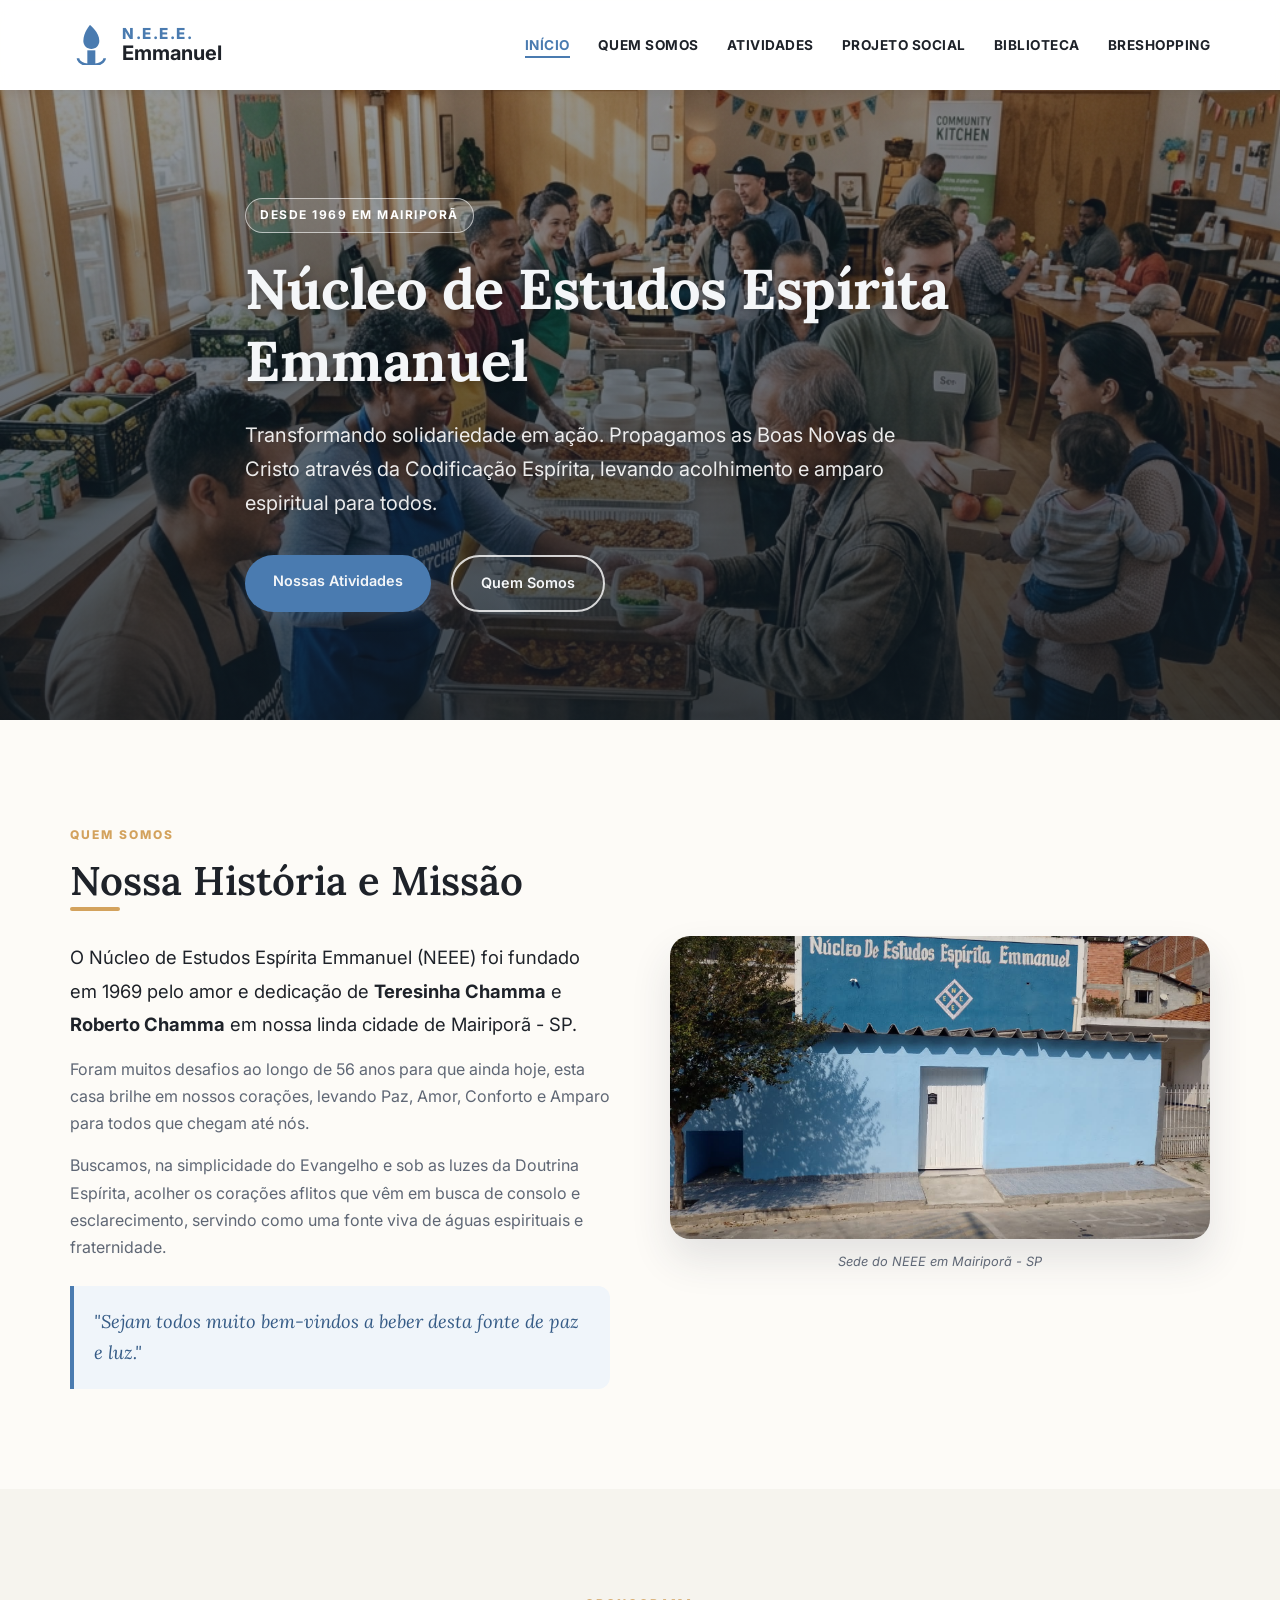
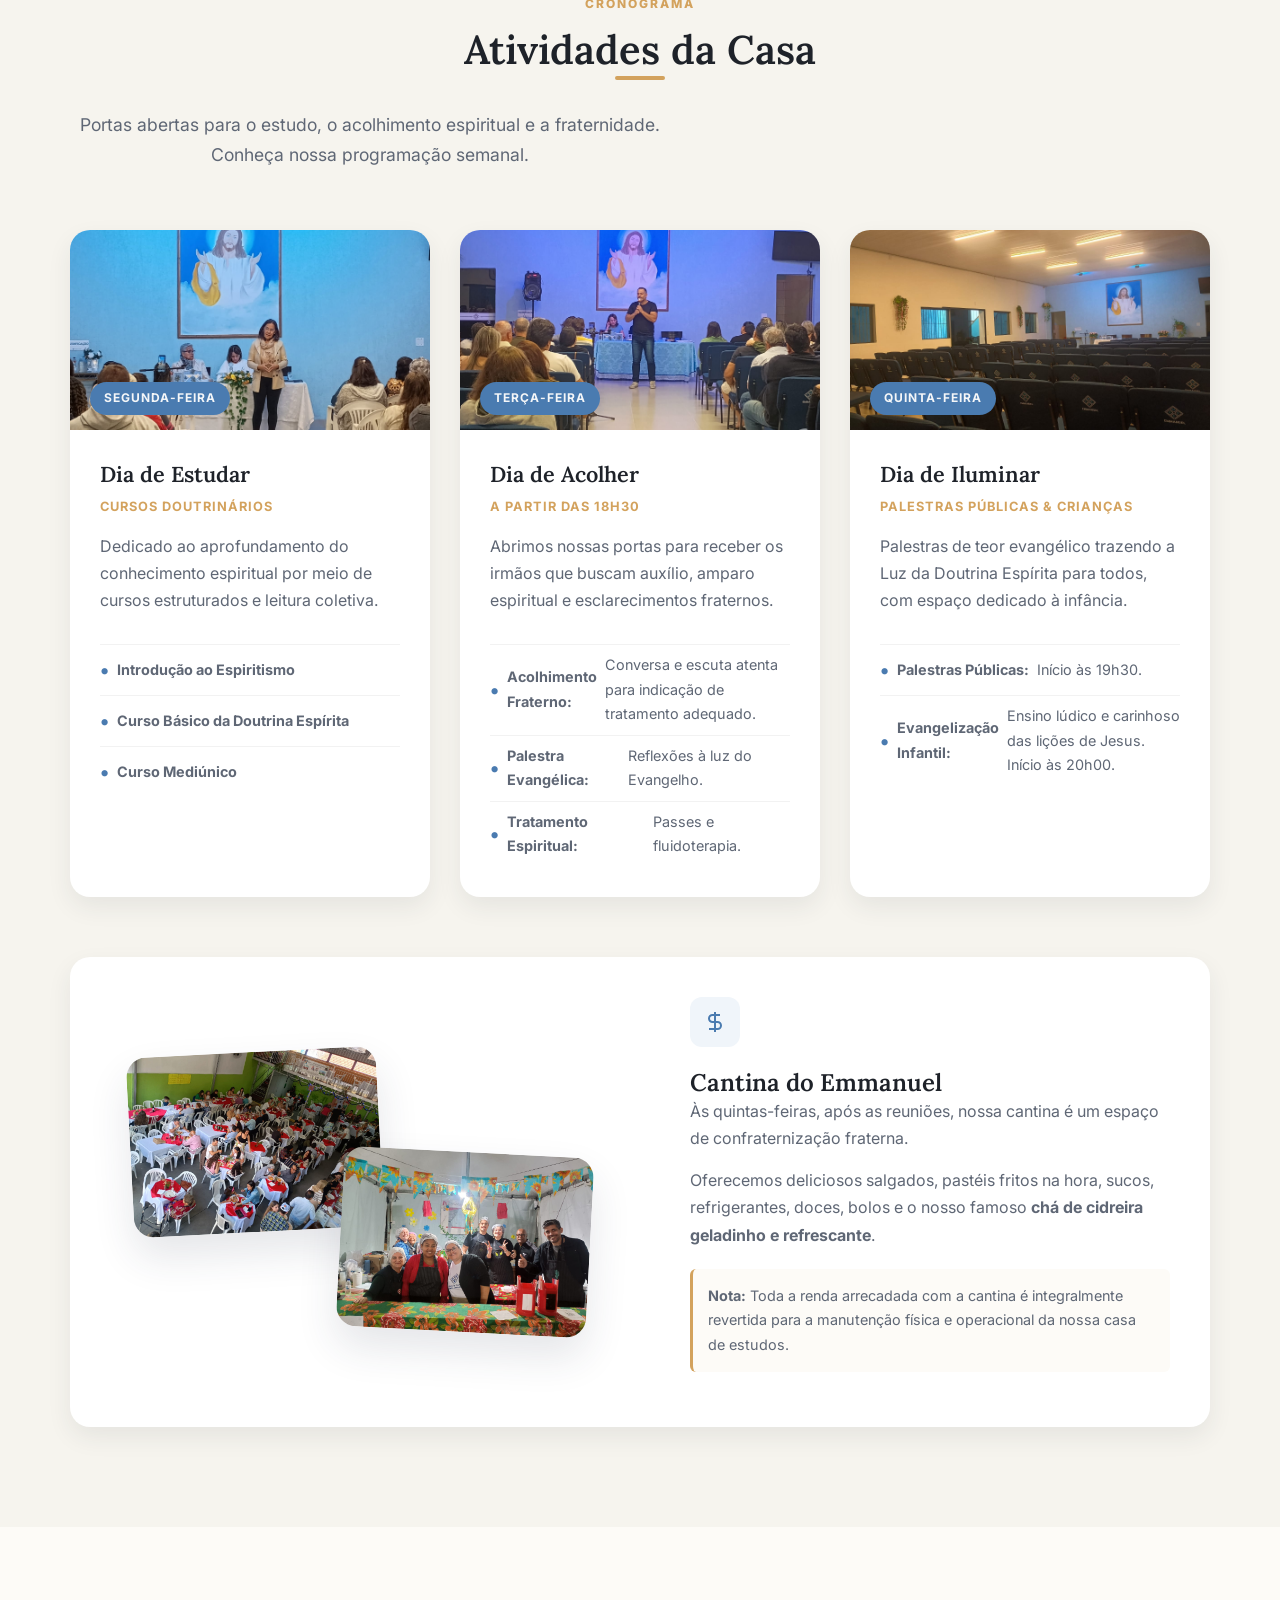
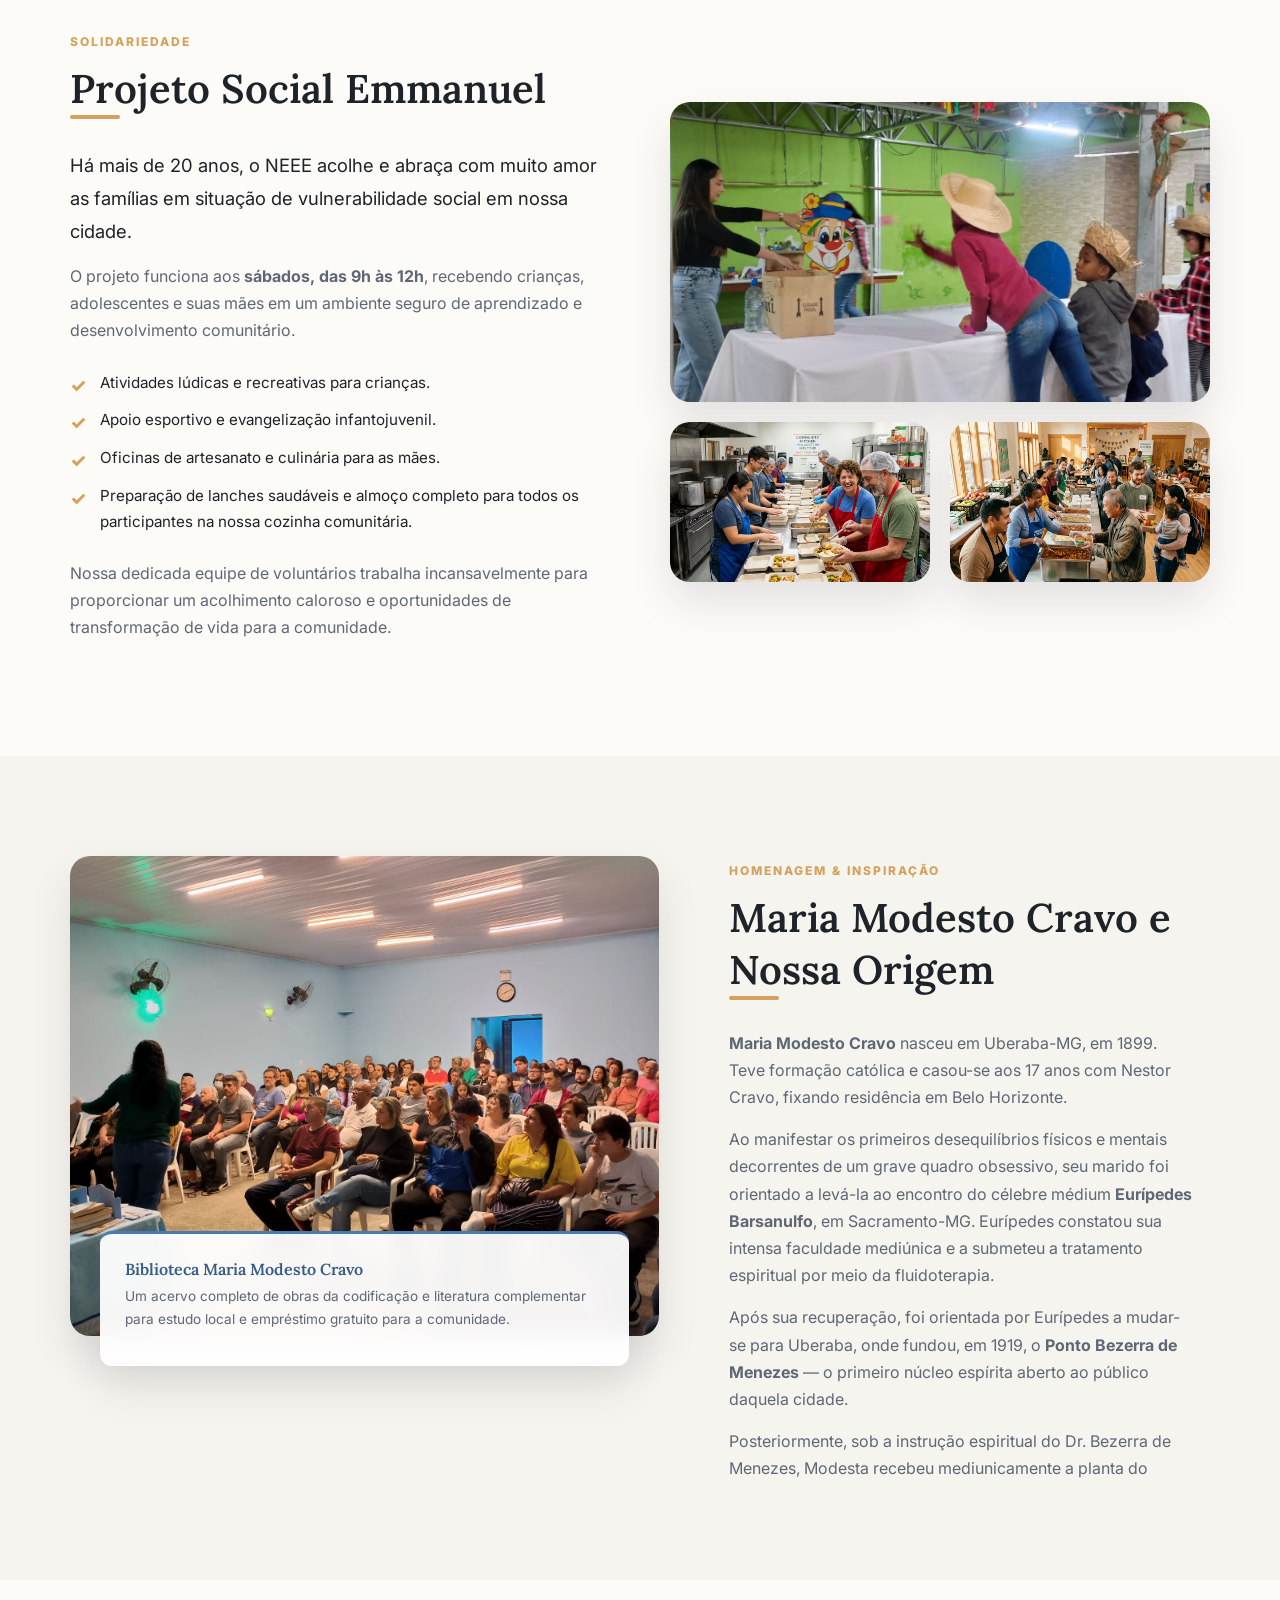
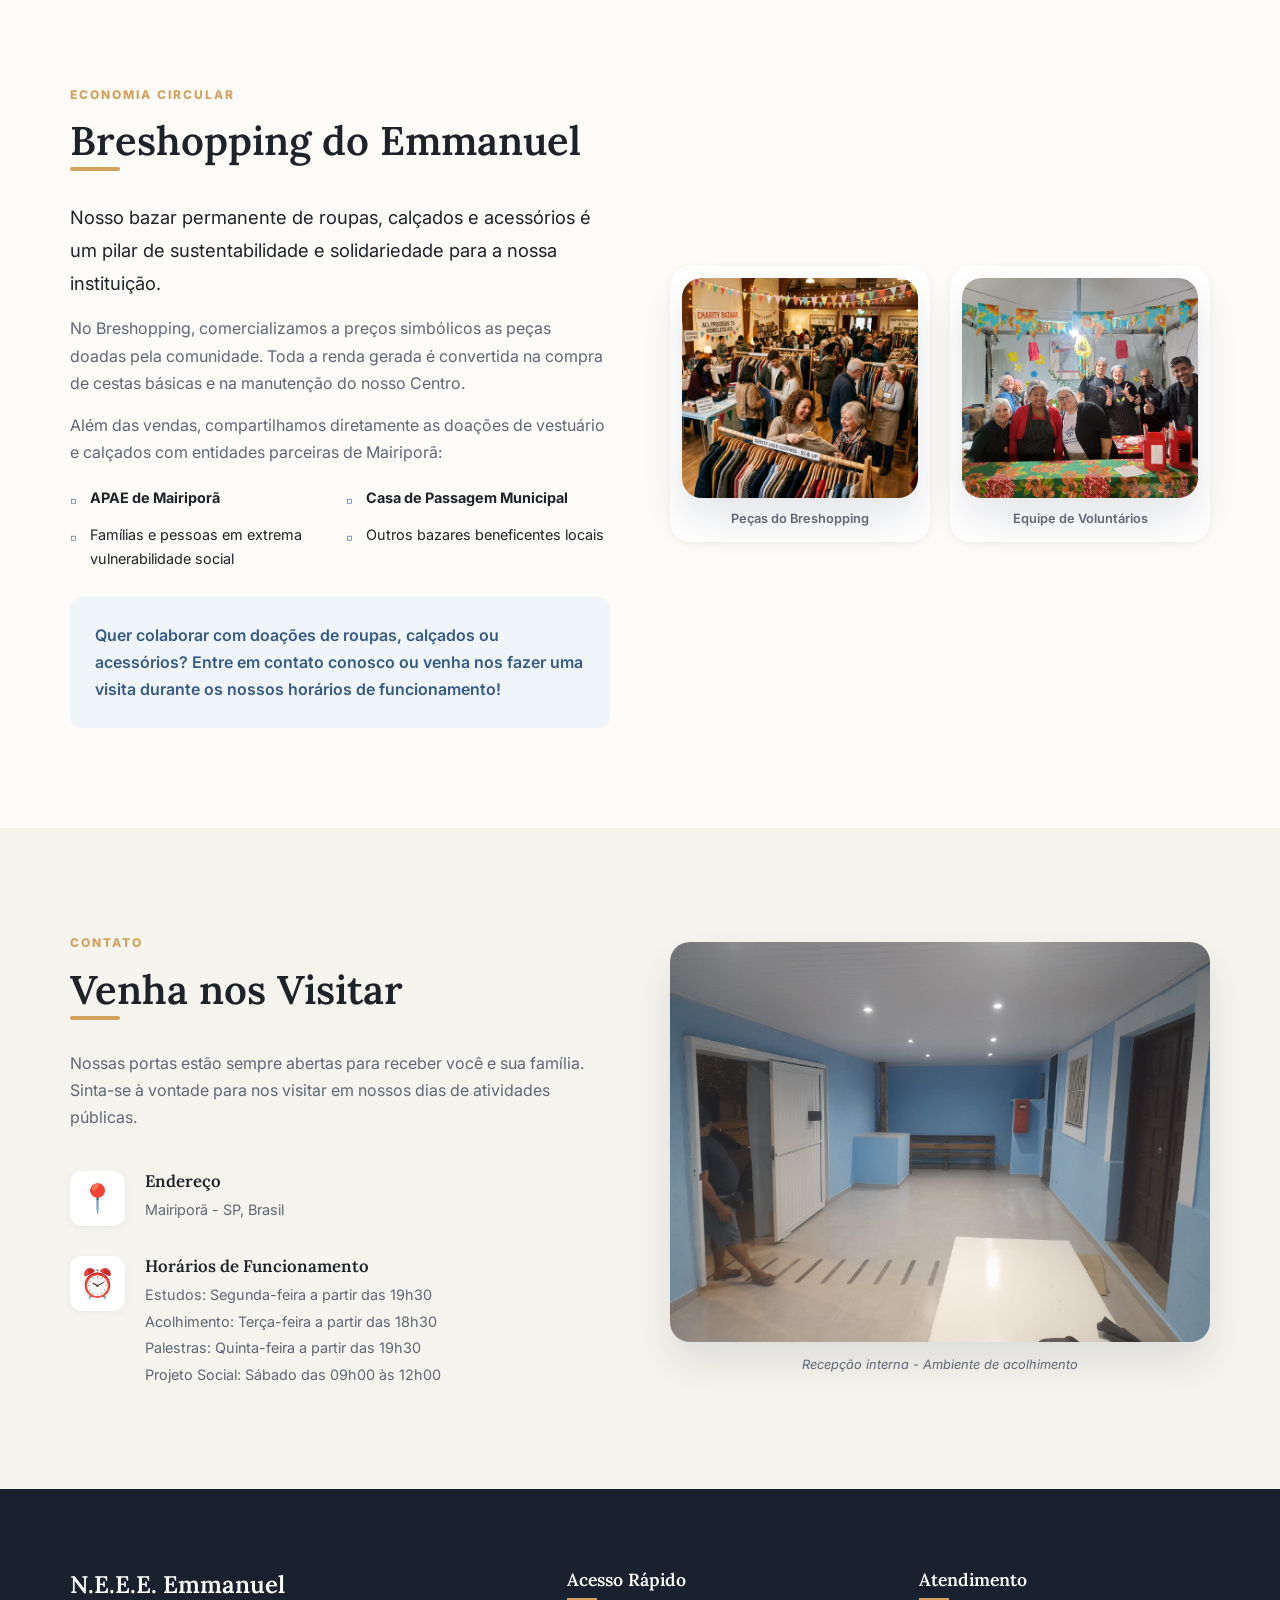
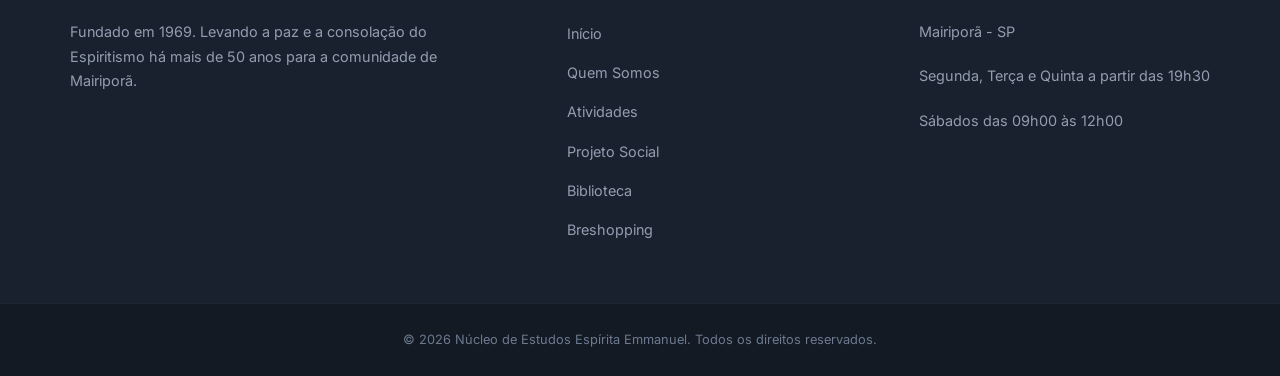
==== index.html @ b20e0b50 "feat: organiza imagens e atualiza caminhos das secoes" ====
<!DOCTYPE html>
<html lang="pt-BR">
<head>
    <meta charset="UTF-8">
    <meta name="viewport" content="width=device-width, initial-scale=1.0">
    <title>Núcleo de Estudos Espírita Emmanuel - NEEE Mairiporã</title>
    <meta name="description" content="Instituição filantrópica dedicada a propagar a doutrina espírita, o amparo espiritual e a caridade em Mairiporã - SP. Fundada em 1969.">
    
    
    <link rel="preconnect" href="https://fonts.googleapis.com">
    <link rel="preconnect" href="https://fonts.gstatic.com" crossorigin>
    <link href="https://fonts.googleapis.com/css2?family=Inter:wght@300;400;500;600;700;800&family=Lora:ital,wght@0,400;0,500;0,600;0,700;1,400&display=swap" rel="stylesheet">
    
    
    <link rel="stylesheet" href="style.css">
</head>
<body>
    
    <header class="header" id="nav-header">
        <div class="container header-container">
            <div class="logo">
                <svg width="40" height="40" viewBox="0 0 24 30" fill="none" xmlns="http://www.w3.org/2000/svg">
                    <path d="M12 0C12 0 7 5.37258 7 12C7 15.3137 9.68629 18 13 18C16.3137 18 19 15.3137 19 12C19 5.37258 12 0 12 0Z" fill="var(--primary-color)"/>
                    <rect x="10" y="19" width="6" height="11" fill="var(--primary-color)"/>
                    <path d="M3 25C3 25 3 30 13 30C23 30 23 25 23 25" stroke="var(--primary-color)" stroke-width="2"/>
                </svg>
                <div class="logo-text">
                    <span class="logo-ce">N.E.E.E.</span>
                    <span class="logo-name">Emmanuel</span>
                </div>
            </div>
            
            
            <button class="menu-toggle" id="menu-toggle-btn" aria-label="Abrir Menu">
                <span></span>
                <span></span>
                <span></span>
            </button>
            
            <nav class="nav-menu" id="navigation-menu">
                <ul>
                    <li><a href="#inicio" class="nav-link active">Início</a></li>
                    <li><a href="#sobre" class="nav-link">Quem Somos</a></li>
                    <li><a href="#atividades" class="nav-link">Atividades</a></li>
                    <li><a href="#projeto-social" class="nav-link">Projeto Social</a></li>
                    <li><a href="#biblioteca" class="nav-link">Biblioteca</a></li>
                    <li><a href="#breshopping" class="nav-link">Breshopping</a></li>
                </ul>
            </nav>
        </div>
    </header>

    
    <section class="hero" id="inicio">
        <div class="hero-overlay"></div>
        <div class="container hero-content">
            <span class="hero-tag">Desde 1969 em Mairiporã</span>
            <h1>Núcleo de Estudos Espírita Emmanuel</h1>
            <p>Transformando solidariedade em ação. Propagamos as Boas Novas de Cristo através da Codificação Espírita, levando acolhimento e amparo espiritual para todos.</p>
            <div class="hero-buttons">
                <a href="#atividades" class="btn btn-primary">Nossas Atividades</a>
                <a href="#sobre" class="btn btn-outline">Quem Somos</a>
            </div>
        </div>
    </section>

    
    <main>
        
        
        <section class="section-container about-section" id="sobre">
            <div class="container grid-2">
                <div class="about-info">
                    <span class="section-tag">Quem Somos</span>
                    <h2>Nossa História e Missão</h2>
                    <div class="divider"></div>
                    <p class="lead-text">
                        O Núcleo de Estudos Espírita Emmanuel (NEEE) foi fundado em 1969 pelo amor e dedicação de <strong>Teresinha Chamma</strong> e <strong>Roberto Chamma</strong> em nossa linda cidade de Mairiporã - SP.
                    </p>
                    <p>
                        Foram muitos desafios ao longo de 56 anos para que ainda hoje, esta casa brilhe em nossos corações, levando Paz, Amor, Conforto e Amparo para todos que chegam até nós.
                    </p>
                    <p>
                        Buscamos, na simplicidade do Evangelho e sob as luzes da Doutrina Espírita, acolher os corações aflitos que vêm em busca de consolo e esclarecimento, servindo como uma fonte viva de águas espirituais e fraternidade.
                    </p>
                    <div class="highlight-quote">
                        <p>"Sejam todos muito bem-vindos a beber desta fonte de paz e luz."</p>
                    </div>
                </div>
                <div class="about-image-wrapper">
                    <img src="images/sede-fachada.jpg" alt="Fachada do Núcleo de Estudos Espírita Emmanuel em Mairiporã" class="img-responsive rounded-shadow">
                    <div class="image-caption">Sede do NEEE em Mairiporã - SP</div>
                </div>
            </div>
        </section>

        
        <section class="section-container bg-alt" id="atividades">
            <div class="container">
                <div class="section-header text-center">
                    <span class="section-tag">Cronograma</span>
                    <h2>Atividades da Casa</h2>
                    <div class="divider mx-auto"></div>
                    <p class="section-desc">Portas abertas para o estudo, o acolhimento espiritual e a fraternidade. Conheça nossa programação semanal.</p>
                </div>
                
                <div class="activities-grid">
                    
                    
                    <div class="activity-card">
                        <div class="card-image-container">
                            <img src="images/estudos-doutrinarios.jpg" alt="Reunião de Estudos Doutrinários">
                            <div class="day-badge">Segunda-feira</div>
                        </div>
                        <div class="card-details">
                            <h3>Dia de Estudar</h3>
                            <p class="card-subtitle">Cursos Doutrinários</p>
                            <p>Dedicado ao aprofundamento do conhecimento espiritual por meio de cursos estruturados e leitura coletiva.</p>
                            <ul class="activities-list">
                                <li><strong>Introdução ao Espiritismo</strong></li>
                                <li><strong>Curso Básico da Doutrina Espírita</strong></li>
                                <li><strong>Curso Mediúnico</strong></li>
                            </ul>
                        </div>
                    </div>

                    
                    <div class="activity-card">
                        <div class="card-image-container">
                            <img src="images/palestra-acolhimento.jpg" alt="Palestra Pública e Atendimento">
                            <div class="day-badge">Terça-feira</div>
                        </div>
                        <div class="card-details">
                            <h3>Dia de Acolher</h3>
                            <p class="card-subtitle">A partir das 18h30</p>
                            <p>Abrimos nossas portas para receber os irmãos que buscam auxílio, amparo espiritual e esclarecimentos fraternos.</p>
                            <ul class="activities-list">
                                <li><strong>Acolhimento Fraterno:</strong> Conversa e escuta atenta para indicação de tratamento adequado.</li>
                                <li><strong>Palestra Evangélica:</strong> Reflexões à luz do Evangelho.</li>
                                <li><strong>Tratamento Espiritual:</strong> Passes e fluidoterapia.</li>
                            </ul>
                        </div>
                    </div>

                    
                    <div class="activity-card">
                        <div class="card-image-container">
                            <img src="images/auditorio-principal.jpg" alt="Auditório Principal Emmanuel">
                            <div class="day-badge">Quinta-feira</div>
                        </div>
                        <div class="card-details">
                            <h3>Dia de Iluminar</h3>
                            <p class="card-subtitle">Palestras Públicas & Crianças</p>
                            <p>Palestras de teor evangélico trazendo a Luz da Doutrina Espírita para todos, com espaço dedicado à infância.</p>
                            <ul class="activities-list">
                                <li><strong>Palestras Públicas:</strong> Início às 19h30.</li>
                                <li><strong>Evangelização Infantil:</strong> Ensino lúdico e carinhoso das lições de Jesus. Início às 20h00.</li>
                            </ul>
                        </div>
                    </div>

                </div>

                
                <div class="cantina-box grid-2 mt-5">
                    <div class="cantina-images">
                        <img src="images/cantina-espaco.jpg" alt="Espaço da Cantina do Emmanuel" class="rounded-shadow cantina-img-1">
                        <img src="images/voluntarias.jpg" alt="Voluntárias na Cantina" class="rounded-shadow cantina-img-2">
                    </div>
                    <div class="cantina-text">
                        <div class="icon-badge">
                            <svg width="24" height="24" viewBox="0 0 24 24" fill="none" stroke="var(--primary-color)" stroke-width="2">
                                <path d="M12 2v20M17 5H9.5a3.5 3.5 0 0 0 0 7h5a3.5 3.5 0 0 1 0 7H6"/>
                            </svg>
                        </div>
                        <h3>Cantina do Emmanuel</h3>
                        <p>Às quintas-feiras, após as reuniões, nossa cantina é um espaço de confraternização fraterna.</p>
                        <p>Oferecemos deliciosos salgados, pastéis fritos na hora, sucos, refrigerantes, doces, bolos e o nosso famoso <strong>chá de cidreira geladinho e refrescante</strong>.</p>
                        <p class="note-box">
                            <strong>Nota:</strong> Toda a renda arrecadada com a cantina é integralmente revertida para a manutenção física e operacional da nossa casa de estudos.
                        </p>
                    </div>
                </div>

            </div>
        </section>

        
        <section class="section-container" id="projeto-social">
            <div class="container grid-2">
                <div class="social-text">
                    <span class="section-tag">Solidariedade</span>
                    <h2>Projeto Social Emmanuel</h2>
                    <div class="divider"></div>
                    <p class="lead-text">
                        Há mais de 20 anos, o NEEE acolhe e abraça com muito amor as famílias em situação de vulnerabilidade social em nossa cidade.
                    </p>
                    <p>
                        O projeto funciona aos <strong>sábados, das 9h às 12h</strong>, recebendo crianças, adolescentes e suas mães em um ambiente seguro de aprendizado e desenvolvimento comunitário.
                    </p>
                    <ul class="check-list">
                        <li>Atividades lúdicas e recreativas para crianças.</li>
                        <li>Apoio esportivo e evangelização infantojuvenil.</li>
                        <li>Oficinas de artesanato e culinária para as mães.</li>
                        <li>Preparação de lanches saudáveis e almoço completo para todos os participantes na nossa cozinha comunitária.</li>
                    </ul>
                    <p class="mt-3">
                        Nossa dedicada equipe de voluntários trabalha incansavelmente para proporcionar um acolhimento caloroso e oportunidades de transformação de vida para a comunidade.
                    </p>
                </div>
                
                <div class="social-gallery">
                    <div class="gallery-large">
                        <img src="images/projeto-social-criancas.jpg" alt="Crianças em atividades lúdicas do projeto social" class="rounded-shadow img-responsive">
                    </div>
                    <div class="gallery-subgrid">
                        <img src="images/projeto-social-preparo.png" alt="Voluntários preparando marmitas e alimentos" class="rounded-shadow img-responsive">
                        <img src="images/hero-bg.png" alt="Distribuição de refeições no projeto social" class="rounded-shadow img-responsive">
                    </div>
                </div>
            </div>
        </section>

        
        <section class="section-container bg-alt" id="biblioteca">
            <div class="container">
                <div class="grid-2-large">
                    <div class="biblioteca-image-area">
                        <img src="images/biblioteca-maria-modesto.jpg" alt="Mesa de estudos com livros espíritas no centro" class="rounded-shadow img-responsive">
                        <div class="highlight-info-box">
                            <h4>Biblioteca Maria Modesto Cravo</h4>
                            <p>Um acervo completo de obras da codificação e literatura complementar para estudo local e empréstimo gratuito para a comunidade.</p>
                        </div>
                    </div>
                    
                    <div class="biblioteca-history">
                        <span class="section-tag">Homenagem & Inspiração</span>
                        <h2>Maria Modesto Cravo e Nossa Origem</h2>
                        <div class="divider"></div>
                        <div class="scroll-history">
                            <p><strong>Maria Modesto Cravo</strong> nasceu em Uberaba-MG, em 1899. Teve formação católica e casou-se aos 17 anos com Nestor Cravo, fixando residência em Belo Horizonte.</p>
                            <p>Ao manifestar os primeiros desequilíbrios físicos e mentais decorrentes de um grave quadro obsessivo, seu marido foi orientado a levá-la ao encontro do célebre médium <strong>Eurípedes Barsanulfo</strong>, em Sacramento-MG. Eurípedes constatou sua intensa faculdade mediúnica e a submeteu a tratamento espiritual por meio da fluidoterapia.</p>
                            <p>Após sua recuperação, foi orientada por Eurípedes a mudar-se para Uberaba, onde fundou, em 1919, o <strong>Ponto Bezerra de Menezes</strong> — o primeiro núcleo espírita aberto ao público daquela cidade.</p>
                            <p>Posteriormente, sob a instrução espiritual do Dr. Bezerra de Menezes, Modesta recebeu mediunicamente a planta do <strong>Sanatório Espírita de Uberaba</strong>, fundando-o para acolher doentes mentais e necessitados. Em 1933, o renomado psiquiatra Dr. Inácio Ferreira assumiu a diretoria clínica, unindo a ciência e a espiritualidade.</p>
                            
                            <div class="connection-box">
                                <h5>A Conexão com o NEEE</h5>
                                <p>Anos depois, a fundadora do nosso centro, <strong>Dona Terezinha Chamma</strong>, foi levada para tratamento no Sanatório Espírita de Uberaba, pois sua forte mediunidade estava sendo confundida com distúrbios psiquiátricos. Lá, em vez de internação, ela foi encaminhada ao médium <strong>Chico Xavier</strong>.</p>
                                <p>Chico Xavier revelou a Dona Terezinha sua verdadeira missão de amor: fundar na matéria o <em>Núcleo de Estudos Espírita Emmanuel</em> (que no plano espiritual já existia).</p>
                                <p>Inspirados por essa missão, Dona Terezinha e Roberto Chamma prepararam-se e fundaram a nossa casa, que hoje, com mais de meio século de atividade, presta esta singela homenagem à memória de Maria Modesto Cravo e Dr. Inácio Ferreira.</p>
                            </div>
                        </div>
                    </div>
                </div>
            </div>
        </section>

        
        <section class="section-container" id="breshopping">
            <div class="container grid-2">
                <div class="breshopping-text">
                    <span class="section-tag">Economia Circular</span>
                    <h2>Breshopping do Emmanuel</h2>
                    <div class="divider"></div>
                    <p class="lead-text">
                        Nosso bazar permanente de roupas, calçados e acessórios é um pilar de sustentabilidade e solidariedade para a nossa instituição.
                    </p>
                    <p>
                        No Breshopping, comercializamos a preços simbólicos as peças doadas pela comunidade. Toda a renda gerada é convertida na compra de cestas básicas e na manutenção do nosso Centro.
                    </p>
                    <p>
                        Além das vendas, compartilhamos diretamente as doações de vestuário e calçados com entidades parceiras de Mairiporã:
                    </p>
                    <ul class="entities-list">
                        <li><strong>APAE de Mairiporã</strong></li>
                        <li><strong>Casa de Passagem Municipal</strong></li>
                        <li>Famílias e pessoas em extrema vulnerabilidade social</li>
                        <li>Outros bazares beneficentes locais</li>
                    </ul>
                    <div class="cta-box mt-3">
                        <p>Quer colaborar com doações de roupas, calçados ou acessórios? Entre em contato conosco ou venha nos fazer uma visita durante os nossos horários de funcionamento!</p>
                    </div>
                </div>
                
                <div class="breshopping-images grid-2 gap-small">
                    <div class="bazar-card">
                        <img src="images/breshopping-pecas.png" alt="Roupas em exposição no Breshopping" class="rounded-shadow img-responsive">
                        <p class="img-lbl">Peças do Breshopping</p>
                    </div>
                    <div class="bazar-card">
                        <img src="images/voluntarias.jpg" alt="Voluntárias organizando o bazar" class="rounded-shadow img-responsive">
                        <p class="img-lbl">Equipe de Voluntários</p>
                    </div>
                </div>
            </div>
        </section>

        
        <section class="section-container bg-alt contact-section" id="contato">
            <div class="container grid-2">
                <div class="contact-info">
                    <span class="section-tag">Contato</span>
                    <h2>Venha nos Visitar</h2>
                    <div class="divider"></div>
                    <p>Nossas portas estão sempre abertas para receber você e sua família. Sinta-se à vontade para nos visitar em nossos dias de atividades públicas.</p>
                    
                    <div class="contact-details-list">
                        <div class="contact-item">
                            <span class="contact-icon">📍</span>
                            <div>
                                <h5>Endereço</h5>
                                <p>Mairiporã - SP, Brasil</p>
                            </div>
                        </div>
                        <div class="contact-item">
                            <span class="contact-icon">⏰</span>
                            <div>
                                <h5>Horários de Funcionamento</h5>
                                <p>Estudos: Segunda-feira a partir das 19h30</p>
                                <p>Acolhimento: Terça-feira a partir das 18h30</p>
                                <p>Palestras: Quinta-feira a partir das 19h30</p>
                                <p>Projeto Social: Sábado das 09h00 às 12h00</p>
                            </div>
                        </div>
                    </div>
                </div>
                <div class="contact-image-wrapper">
                    <img src="images/recepcao.jpg" alt="Recepção interna do Centro Espírita Emmanuel" class="rounded-shadow img-responsive">
                    <div class="image-caption">Recepção interna - Ambiente de acolhimento</div>
                </div>
            </div>
        </section>

    </main>

    
    <footer class="footer">
        <div class="container footer-grid">
            <div class="footer-brand">
                <h3>N.E.E.E. Emmanuel</h3>
                <p>Fundado em 1969. Levando a paz e a consolação do Espiritismo há mais de 50 anos para a comunidade de Mairiporã.</p>
            </div>
            <div class="footer-links">
                <h4>Acesso Rápido</h4>
                <ul>
                    <li><a href="#inicio">Início</a></li>
                    <li><a href="#sobre">Quem Somos</a></li>
                    <li><a href="#atividades">Atividades</a></li>
                    <li><a href="#projeto-social">Projeto Social</a></li>
                    <li><a href="#biblioteca">Biblioteca</a></li>
                    <li><a href="#breshopping">Breshopping</a></li>
                </ul>
            </div>
            <div class="footer-contact">
                <h4>Atendimento</h4>
                <p>Mairiporã - SP</p>
                <p>Segunda, Terça e Quinta a partir das 19h30</p>
                <p>Sábados das 09h00 às 12h00</p>
            </div>
        </div>
        <div class="footer-bottom">
            <div class="container text-center">
                <p>&copy; 2026 Núcleo de Estudos Espírita Emmanuel. Todos os direitos reservados.</p>
            </div>
        </div>
    </footer>

    
    <script>
        document.addEventListener('DOMContentLoaded', function() {
            const menuToggle = document.getElementById('menu-toggle-btn');
            const navMenu = document.getElementById('navigation-menu');
            const navLinks = document.querySelectorAll('.nav-link');

            menuToggle.addEventListener('click', function() {
                menuToggle.classList.toggle('active');
                navMenu.classList.toggle('active');
            });

            navLinks.forEach(link => {
                link.addEventListener('click', function() {
                    menuToggle.classList.remove('active');
                    navMenu.classList.remove('active');
                    
                    navLinks.forEach(l => l.classList.remove('active'));
                    link.classList.add('active');
                });
            });

            window.addEventListener('scroll', function() {
                let fromTop = window.scrollY + 100;
                
                navLinks.forEach(link => {
                    let section = document.querySelector(link.hash);
                    if (section) {
                        if (
                            section.offsetTop <= fromTop &&
                            section.offsetTop + section.offsetHeight > fromTop
                        ) {
                            navLinks.forEach(l => l.classList.remove('active'));
                            link.classList.add('active');
                        }
                    }
                });
            });
        });
    </script>
</body>
</html>
---- style.css ----
a, .btn, .btn-primary, .btn-outline, .btn-outline-dark, .btn-portal-nav, .nav-tab-btn, .nav-link {
    text-decoration: none !important;
}

:root {
    --primary-color: #4A7BB0;     
    --primary-hover: #355B86;
    --primary-light: #F0F5FA;
    --secondary-color: #D3A25D;   
    --secondary-hover: #B58444;
    --text-dark: #1E2229;
    --text-gray: #5F6775;
    --text-light: #F4F6F8;
    --bg-light: #FDFBF7;         
    --bg-white: #FFFFFF;
    --font-title: 'Lora', serif;
    --font-body: 'Inter', sans-serif;
    
    --shadow-sm: 0 2px 8px rgba(0, 0, 0, 0.05);
    --shadow-md: 0 10px 25px rgba(40, 50, 70, 0.08);
    --shadow-lg: 0 20px 40px rgba(40, 50, 70, 0.12);
    
    --radius-lg: 20px;
    --radius-md: 12px;
    --radius-sm: 6px;
    --radius-full: 9999px;
    
    --transition: all 0.3s cubic-bezier(0.25, 0.8, 0.25, 1);
}

* {
    margin: 0;
    padding: 0;
    box-sizing: border-box;
}

html {
    scroll-behavior: smooth;
}

body {
    font-family: var(--font-body);
    background-color: var(--bg-light);
    color: var(--text-dark);
    line-height: 1.7;
    overflow-x: hidden;
}

.container {
    width: 100%;
    max-width: 1200px;
    margin: 0 auto;
    padding: 0 30px;
}


h1, h2, h3, h4, h5 {
    font-family: var(--font-title);
    font-weight: 600;
    line-height: 1.3;
}

h1 {
    font-size: 3.5rem;
    font-weight: 700;
    letter-spacing: -0.5px;
}

h2 {
    font-size: 2.5rem;
    color: var(--text-dark);
    position: relative;
}

h3 {
    font-size: 1.5rem;
    color: var(--text-dark);
}

p {
    margin-bottom: 15px;
    color: var(--text-gray);
    font-size: 1rem;
}

.lead-text {
    font-size: 1.15rem;
    line-height: 1.8;
    color: var(--text-dark);
}


.divider {
    width: 50px;
    height: 4px;
    background-color: var(--secondary-color);
    margin-bottom: 30px;
    border-radius: var(--radius-full);
}

.divider.mx-auto {
    margin-left: auto;
    margin-right: auto;
}

.section-tag {
    display: inline-block;
    font-size: 0.75rem;
    font-weight: 800;
    text-transform: uppercase;
    color: var(--secondary-color);
    letter-spacing: 2px;
    margin-bottom: 10px;
}

.section-container {
    padding: 100px 0;
}

.bg-alt {
    background-color: #F6F4EE; 
}


.grid-2 {
    display: grid;
    grid-template-columns: 1fr 1fr;
    gap: 60px;
    align-items: center;
}

.grid-2-large {
    display: grid;
    grid-template-columns: 1.1fr 0.9fr;
    gap: 70px;
    align-items: flex-start;
}


.btn {
    display: inline-block;
    padding: 14px 28px;
    border-radius: var(--radius-full);
    font-weight: 600;
    font-size: 0.9rem;
    cursor: pointer;
    transition: var(--transition);
    text-align: center;
    border: none;
}

.btn-primary {
    background-color: var(--primary-color);
    color: var(--text-light);
    box-shadow: 0 4px 15px rgba(74, 123, 176, 0.3);
}

.btn-primary:hover {
    background-color: var(--primary-hover);
    transform: translateY(-2px);
    box-shadow: 0 6px 20px rgba(74, 123, 176, 0.4);
}

.btn-outline {
    background-color: transparent;
    color: var(--text-light);
    border: 2px solid rgba(255, 255, 255, 0.8);
}

.btn-outline:hover {
    background-color: var(--bg-white);
    color: var(--text-dark);
    border-color: var(--bg-white);
    transform: translateY(-2px);
}

.btn-outline-dark {
    background-color: transparent;
    color: var(--primary-color);
    border: 2px solid var(--primary-color);
}

.btn-outline-dark:hover {
    background-color: var(--primary-color);
    color: var(--text-light);
    transform: translateY(-2px);
}

.btn-portal-nav {
    background-color: var(--secondary-color);
    color: var(--text-dark) !important;
    font-weight: 700;
    padding: 8px 20px;
    border-radius: var(--radius-md);
    box-shadow: var(--shadow-sm);
}

.btn-portal-nav:hover {
    background-color: var(--secondary-hover);
    color: var(--text-light) !important;
    transform: translateY(-1px);
}

.btn-sm {
    padding: 8px 18px;
    font-size: 0.8rem;
}

.mt-2 { margin-top: 15px; }
.mt-3 { margin-top: 25px; }
.mt-5 { margin-top: 50px; }
.text-center { text-align: center; }
.mx-auto { margin-left: auto; margin-right: auto; }


.header {
    background-color: rgba(255, 255, 255, 0.9);
    backdrop-filter: blur(10px);
    box-shadow: var(--shadow-sm);
    position: sticky;
    top: 0;
    z-index: 1000;
    transition: var(--transition);
}

.header-container {
    display: flex;
    justify-content: space-between;
    align-items: center;
    height: 90px;
}

.logo {
    display: flex;
    align-items: center;
    gap: 12px;
}

.logo-text {
    display: flex;
    flex-direction: column;
    line-height: 1.1;
}

.logo-ce {
    font-size: 0.95rem;
    font-weight: 800;
    color: var(--primary-color);
    letter-spacing: 1.5px;
}

.logo-name {
    font-size: 1.25rem;
    font-weight: 700;
    color: var(--text-dark);
}

.nav-menu ul {
    display: flex;
    list-style: none;
    align-items: center;
    gap: 28px;
}

.nav-menu a {
    color: var(--text-dark);
    font-size: 0.85rem;
    font-weight: 700;
    text-transform: uppercase;
    transition: var(--transition);
    letter-spacing: 0.5px;
    position: relative;
    padding: 5px 0;
}

.nav-menu a:not(.btn-portal-nav):hover, 
.nav-menu a:not(.btn-portal-nav).active {
    color: var(--primary-color);
}

.nav-menu a:not(.btn-portal-nav)::after {
    content: '';
    position: absolute;
    bottom: 0;
    left: 0;
    width: 0;
    height: 2px;
    background-color: var(--primary-color);
    transition: var(--transition);
}

.nav-menu a:not(.btn-portal-nav):hover::after,
.nav-menu a:not(.btn-portal-nav).active::after {
    width: 100%;
}


.menu-toggle {
    display: none;
    flex-direction: column;
    justify-content: space-between;
    width: 25px;
    height: 18px;
    background: transparent;
    border: none;
    cursor: pointer;
}

.menu-toggle span {
    width: 100%;
    height: 2px;
    background-color: var(--text-dark);
    transition: var(--transition);
}


.hero {
    position: relative;
    height: 70vh;
    min-height: 550px;
    background-image: url('images/hero-bg.png');
    background-size: cover;
    background-position: center;
    background-attachment: scroll;
    display: flex;
    align-items: center;
    color: var(--text-light);
}

.hero-overlay {
    position: absolute;
    top: 0; left: 0; right: 0; bottom: 0;
    background: linear-gradient(rgba(20, 30, 45, 0.45), rgba(15, 25, 35, 0.8));
    z-index: 1;
}

.hero-content {
    position: relative;
    z-index: 2;
    max-width: 850px;
}

.hero-tag {
    display: inline-block;
    background-color: rgba(255, 255, 255, 0.12);
    border: 1px solid rgba(255, 255, 255, 0.6);
    color: #FFFFFF;
    font-size: 0.75rem;
    font-weight: 700;
    text-transform: uppercase;
    letter-spacing: 1.5px;
    padding: 6px 14px;
    border-radius: var(--radius-full);
    margin-bottom: 20px;
    animation: fadeInDown 0.8s ease;
}

.hero h1 {
    font-size: 3.5rem;
    margin-bottom: 20px;
    animation: fadeInUp 0.8s ease;
    text-shadow: 0 2px 10px rgba(0,0,0,0.3);
}

.hero p {
    font-size: 1.25rem;
    font-weight: 400;
    color: rgba(255, 255, 255, 0.9);
    margin-bottom: 35px;
    animation: fadeInUp 1s ease;
    max-width: 700px;
    text-shadow: 0 2px 4px rgba(0,0,0,0.2);
}

.hero-buttons {
    display: flex;
    gap: 20px;
    animation: fadeInUp 1.2s ease;
}


.about-info .highlight-quote {
    background-color: var(--primary-light);
    border-left: 4px solid var(--primary-color);
    padding: 20px;
    border-radius: 0 var(--radius-md) var(--radius-md) 0;
    margin: 25px 0 0;
}

.about-info .highlight-quote p {
    font-family: var(--font-title);
    font-size: 1.15rem;
    font-style: italic;
    color: var(--primary-hover);
    margin-bottom: 0;
}

.about-image-wrapper {
    position: relative;
}

.img-responsive {
    max-width: 100%;
    height: auto;
    display: block;
}

.rounded-shadow {
    border-radius: var(--radius-lg);
    box-shadow: var(--shadow-lg);
    transition: var(--transition);
}

.rounded-shadow:hover {
    transform: scale(1.02);
}

.image-caption {
    font-size: 0.8rem;
    color: var(--text-gray);
    text-align: center;
    margin-top: 12px;
    font-style: italic;
}


.section-desc {
    font-size: 1.1rem;
    max-width: 600px;
    margin-bottom: 60px;
}

.activities-grid {
    display: grid;
    grid-template-columns: repeat(3, 1fr);
    gap: 30px;
}

.activity-card {
    background-color: var(--bg-white);
    border-radius: var(--radius-lg);
    box-shadow: var(--shadow-md);
    overflow: hidden;
    transition: var(--transition);
    display: flex;
    flex-direction: column;
    height: 100%;
}

.activity-card:hover {
    transform: translateY(-8px);
    box-shadow: var(--shadow-lg);
}

.card-image-container {
    height: 200px;
    position: relative;
    overflow: hidden;
}

.card-image-container img {
    width: 100%;
    height: 100%;
    object-fit: cover;
    transition: var(--transition);
}

.activity-card:hover .card-image-container img {
    transform: scale(1.08);
}

.day-badge {
    position: absolute;
    bottom: 15px;
    left: 20px;
    background-color: var(--primary-color);
    color: var(--text-light);
    font-size: 0.75rem;
    font-weight: 700;
    text-transform: uppercase;
    letter-spacing: 1px;
    padding: 6px 14px;
    border-radius: var(--radius-full);
    box-shadow: var(--shadow-sm);
}

.card-details {
    padding: 30px;
    display: flex;
    flex-direction: column;
    flex-grow: 1;
}

.card-details h3 {
    font-size: 1.35rem;
    margin-bottom: 8px;
}

.card-subtitle {
    font-size: 0.8rem;
    font-weight: 700;
    color: var(--secondary-color);
    text-transform: uppercase;
    letter-spacing: 1px;
    margin-bottom: 15px;
}

.activities-list {
    margin-top: 15px;
    list-style: none;
}

.activities-list li {
    padding: 8px 0;
    border-top: 1px solid rgba(0,0,0,0.05);
    font-size: 0.9rem;
    display: flex;
    align-items: center;
    gap: 8px;
    color: var(--text-gray);
}

.activities-list li::before {
    content: "•";
    color: var(--primary-color);
    font-weight: bold;
    font-size: 1.25rem;
}


.cantina-box {
    background-color: var(--bg-white);
    border-radius: var(--radius-lg);
    box-shadow: var(--shadow-md);
    padding: 40px;
    margin-top: 60px;
    align-items: center;
}

.cantina-images {
    position: relative;
    height: 320px;
    display: flex;
    align-items: center;
    justify-content: center;
}

.cantina-img-1 {
    width: 250px;
    height: 180px;
    object-fit: cover;
    position: absolute;
    top: 20px;
    left: 20px;
    z-index: 1;
    transform: rotate(-3deg);
}

.cantina-img-2 {
    width: 250px;
    height: 180px;
    object-fit: cover;
    position: absolute;
    bottom: 20px;
    right: 20px;
    z-index: 2;
    transform: rotate(3deg);
}

.cantina-text {
    padding-left: 20px;
}

.icon-badge {
    width: 50px;
    height: 50px;
    border-radius: var(--radius-md);
    background-color: var(--primary-light);
    display: flex;
    align-items: center;
    justify-content: center;
    margin-bottom: 20px;
}

.note-box {
    background-color: var(--bg-light);
    border-left: 3px solid var(--secondary-color);
    padding: 15px;
    border-radius: var(--radius-sm);
    margin-top: 20px;
    font-size: 0.9rem;
}


.check-list {
    list-style: none;
    margin: 25px 0;
}

.check-list li {
    position: relative;
    padding-left: 30px;
    margin-bottom: 12px;
    font-size: 0.95rem;
}

.check-list li::before {
    content: "✓";
    position: absolute;
    left: 0;
    top: 0;
    color: var(--secondary-color);
    font-weight: 800;
    font-size: 1.15rem;
}

.social-gallery {
    display: flex;
    flex-direction: column;
    gap: 20px;
}

.gallery-large img {
    width: 100%;
    height: 300px;
    object-fit: cover;
}

.gallery-subgrid {
    display: grid;
    grid-template-columns: 1fr 1fr;
    gap: 20px;
}

.gallery-subgrid img {
    width: 100%;
    height: 160px;
    object-fit: cover;
}


.biblioteca-image-area {
    position: relative;
}

.biblioteca-image-area img {
    height: 480px;
    width: 100%;
    object-fit: cover;
}

.highlight-info-box {
    position: absolute;
    bottom: -30px;
    right: 30px;
    left: 30px;
    background: rgba(255, 255, 255, 0.95);
    backdrop-filter: blur(10px);
    border-radius: var(--radius-md);
    box-shadow: var(--shadow-lg);
    padding: 25px;
    border-top: 3px solid var(--primary-color);
}

.highlight-info-box h4 {
    margin-bottom: 5px;
    color: var(--primary-hover);
}

.highlight-info-box p {
    font-size: 0.85rem;
    margin-bottom: 10px;
}

.scroll-history {
    max-height: 450px;
    overflow-y: auto;
    padding-right: 15px;
}


.scroll-history::-webkit-scrollbar {
    width: 6px;
}
.scroll-history::-webkit-scrollbar-track {
    background: rgba(0, 0, 0, 0.02);
}
.scroll-history::-webkit-scrollbar-thumb {
    background: rgba(0, 0, 0, 0.15);
    border-radius: 3px;
}

.connection-box {
    background-color: var(--bg-white);
    border-radius: var(--radius-md);
    padding: 25px;
    margin-top: 25px;
    box-shadow: var(--shadow-sm);
    border: 1px solid rgba(0,0,0,0.03);
}

.connection-box h5 {
    color: var(--primary-color);
    font-size: 1.05rem;
    margin-bottom: 10px;
}

.connection-box p {
    font-size: 0.9rem;
    margin-bottom: 10px;
}


.entities-list {
    margin: 20px 0;
    list-style: none;
    display: grid;
    grid-template-columns: 1fr 1fr;
    gap: 12px;
}

.entities-list li {
    padding-left: 20px;
    position: relative;
    font-size: 0.9rem;
}

.entities-list li::before {
    content: "▫";
    position: absolute;
    left: 0;
    color: var(--primary-color);
    font-weight: bold;
    font-size: 1.2rem;
    top: -2px;
}

.cta-box {
    background-color: var(--primary-light);
    border-radius: var(--radius-md);
    padding: 25px;
    display: flex;
    flex-direction: column;
    gap: 15px;
    align-items: flex-start;
}

.cta-box p {
    color: var(--primary-hover);
    font-weight: 600;
    margin-bottom: 0;
}

.gap-small {
    gap: 20px;
}

.bazar-card {
    background: var(--bg-white);
    padding: 12px;
    border-radius: var(--radius-lg);
    box-shadow: var(--shadow-sm);
    text-align: center;
}

.bazar-card img {
    height: 220px;
    width: 100%;
    object-fit: cover;
}

.img-lbl {
    font-size: 0.8rem;
    margin-top: 10px;
    font-weight: 600;
    color: var(--text-gray);
    margin-bottom: 0;
}


.contact-details-list {
    margin-top: 40px;
    display: flex;
    flex-direction: column;
    gap: 30px;
}

.contact-item {
    display: flex;
    gap: 20px;
    align-items: flex-start;
}

.contact-icon {
    font-size: 1.75rem;
    background-color: var(--bg-white);
    width: 55px;
    height: 55px;
    border-radius: var(--radius-md);
    display: flex;
    align-items: center;
    justify-content: center;
    box-shadow: var(--shadow-sm);
}

.contact-item h5 {
    font-size: 1.05rem;
    margin-bottom: 5px;
    color: var(--text-dark);
}

.contact-item p {
    font-size: 0.9rem;
    margin-bottom: 2px;
}

.contact-image-wrapper {
    position: relative;
}

.contact-image-wrapper img {
    height: 400px;
    width: 100%;
    object-fit: cover;
}


.footer {
    background-color: #1A212E;
    color: var(--text-light);
    padding: 80px 0 0;
}

.footer-grid {
    display: grid;
    grid-template-columns: 1.5fr 1fr 1fr;
    gap: 60px;
    padding-bottom: 60px;
}

.footer h3 {
    color: var(--bg-white);
    font-size: 1.5rem;
    margin-bottom: 20px;
}

.footer h4 {
    color: var(--bg-white);
    font-size: 1.1rem;
    margin-bottom: 20px;
    position: relative;
    padding-bottom: 8px;
}

.footer h4::after {
    content: '';
    position: absolute;
    bottom: 0;
    left: 0;
    width: 30px;
    height: 2px;
    background-color: var(--secondary-color);
}

.footer p {
    color: #929EB0;
    font-size: 0.9rem;
    margin-bottom: 20px;
}

.footer-brand p {
    max-width: 380px;
}

.footer-links ul {
    list-style: none;
    display: flex;
    flex-direction: column;
    gap: 12px;
}

.footer-links a {
    color: #929EB0;
    font-size: 0.9rem;
    transition: var(--transition);
}

.footer-links a:hover {
    color: var(--bg-white);
    padding-left: 5px;
}

.footer-bottom {
    border-top: 1px solid rgba(255,255,255,0.05);
    padding: 25px 0;
    background-color: #141A24;
}

.footer-bottom p {
    margin-bottom: 0;
    font-size: 0.8rem;
    color: #6C7A8F;
}


@keyframes fadeInUp {
    from {
        opacity: 0;
        transform: translateY(20px);
    }
    to {
        opacity: 1;
        transform: translateY(0);
    }
}

@keyframes fadeInDown {
    from {
        opacity: 0;
        transform: translateY(-20px);
    }
    to {
        opacity: 1;
        transform: translateY(0);
    }
}


@media (max-width: 1024px) {
    h1 {
        font-size: 2.8rem;
    }
    
    .grid-2, .grid-2-large {
        grid-template-columns: 1fr;
        gap: 50px;
    }
    
    .activities-grid {
        grid-template-columns: repeat(2, 1fr);
    }
    
    .cantina-images {
        height: 250px;
    }
    
    .cantina-img-1, .cantina-img-2 {
        width: 220px;
        height: 160px;
    }
}

@media (max-width: 768px) {
    .header-container {
        height: 70px;
    }
    
    
    .menu-toggle {
        display: flex;
    }
    
    .nav-menu {
        position: fixed;
        top: 70px;
        left: -100%;
        width: 100%;
        height: calc(100vh - 70px);
        background-color: var(--bg-white);
        z-index: 999;
        transition: 0.4s ease;
        box-shadow: 0 10px 15px rgba(0,0,0,0.05);
    }
    
    .nav-menu.active {
        left: 0;
    }
    
    .nav-menu ul {
        flex-direction: column;
        align-items: center;
        padding: 40px 0;
        gap: 30px;
    }
    
    .nav-menu a {
        font-size: 1.05rem;
    }
    
    
    .menu-toggle.active span:nth-child(1) {
        transform: rotate(45deg) translate(5px, 5px);
    }
    
    .menu-toggle.active span:nth-child(2) {
        opacity: 0;
    }
    
    .menu-toggle.active span:nth-child(3) {
        transform: rotate(-45deg) translate(6px, -6px);
    }
    
    .hero {
        height: auto;
        padding: 100px 0 80px;
    }
    
    .hero h1 {
        font-size: 2.25rem;
    }
    
    .hero p {
        font-size: 1.05rem;
    }
    
    .activities-grid {
        grid-template-columns: 1fr;
    }
    
    .cantina-box {
        padding: 25px;
    }
    
    .cantina-images {
        display: none; 
    }
    
    .cantina-text {
        padding-left: 0;
    }
    
    .entities-list {
        grid-template-columns: 1fr;
    }
    
    .highlight-info-box {
        position: relative;
        bottom: 0;
        right: 0;
        left: 0;
        margin-top: 20px;
        padding: 20px;
    }
    
    .biblioteca-image-area img {
        height: 300px;
    }
    
    .footer-grid {
        grid-template-columns: 1fr;
        gap: 40px;
    }
    
    .section-container {
        padding: 60px 0;
    }
}
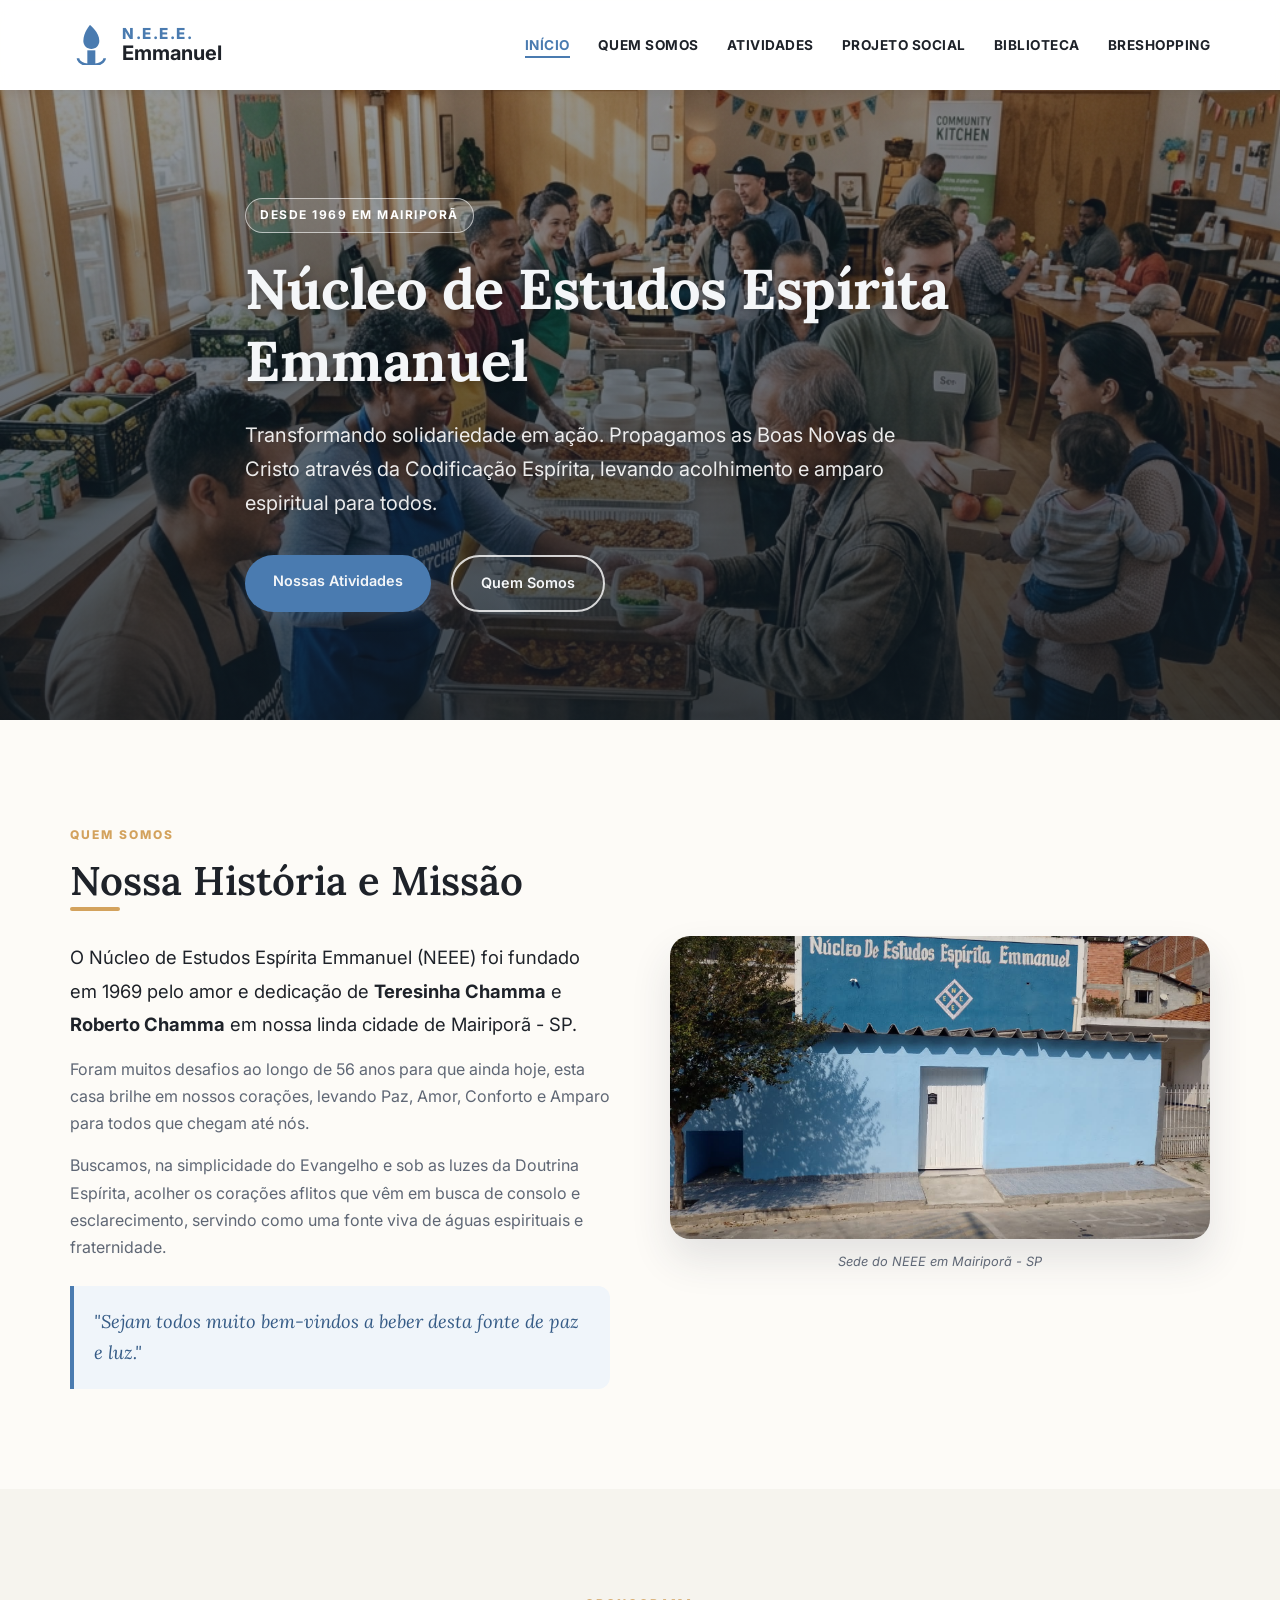
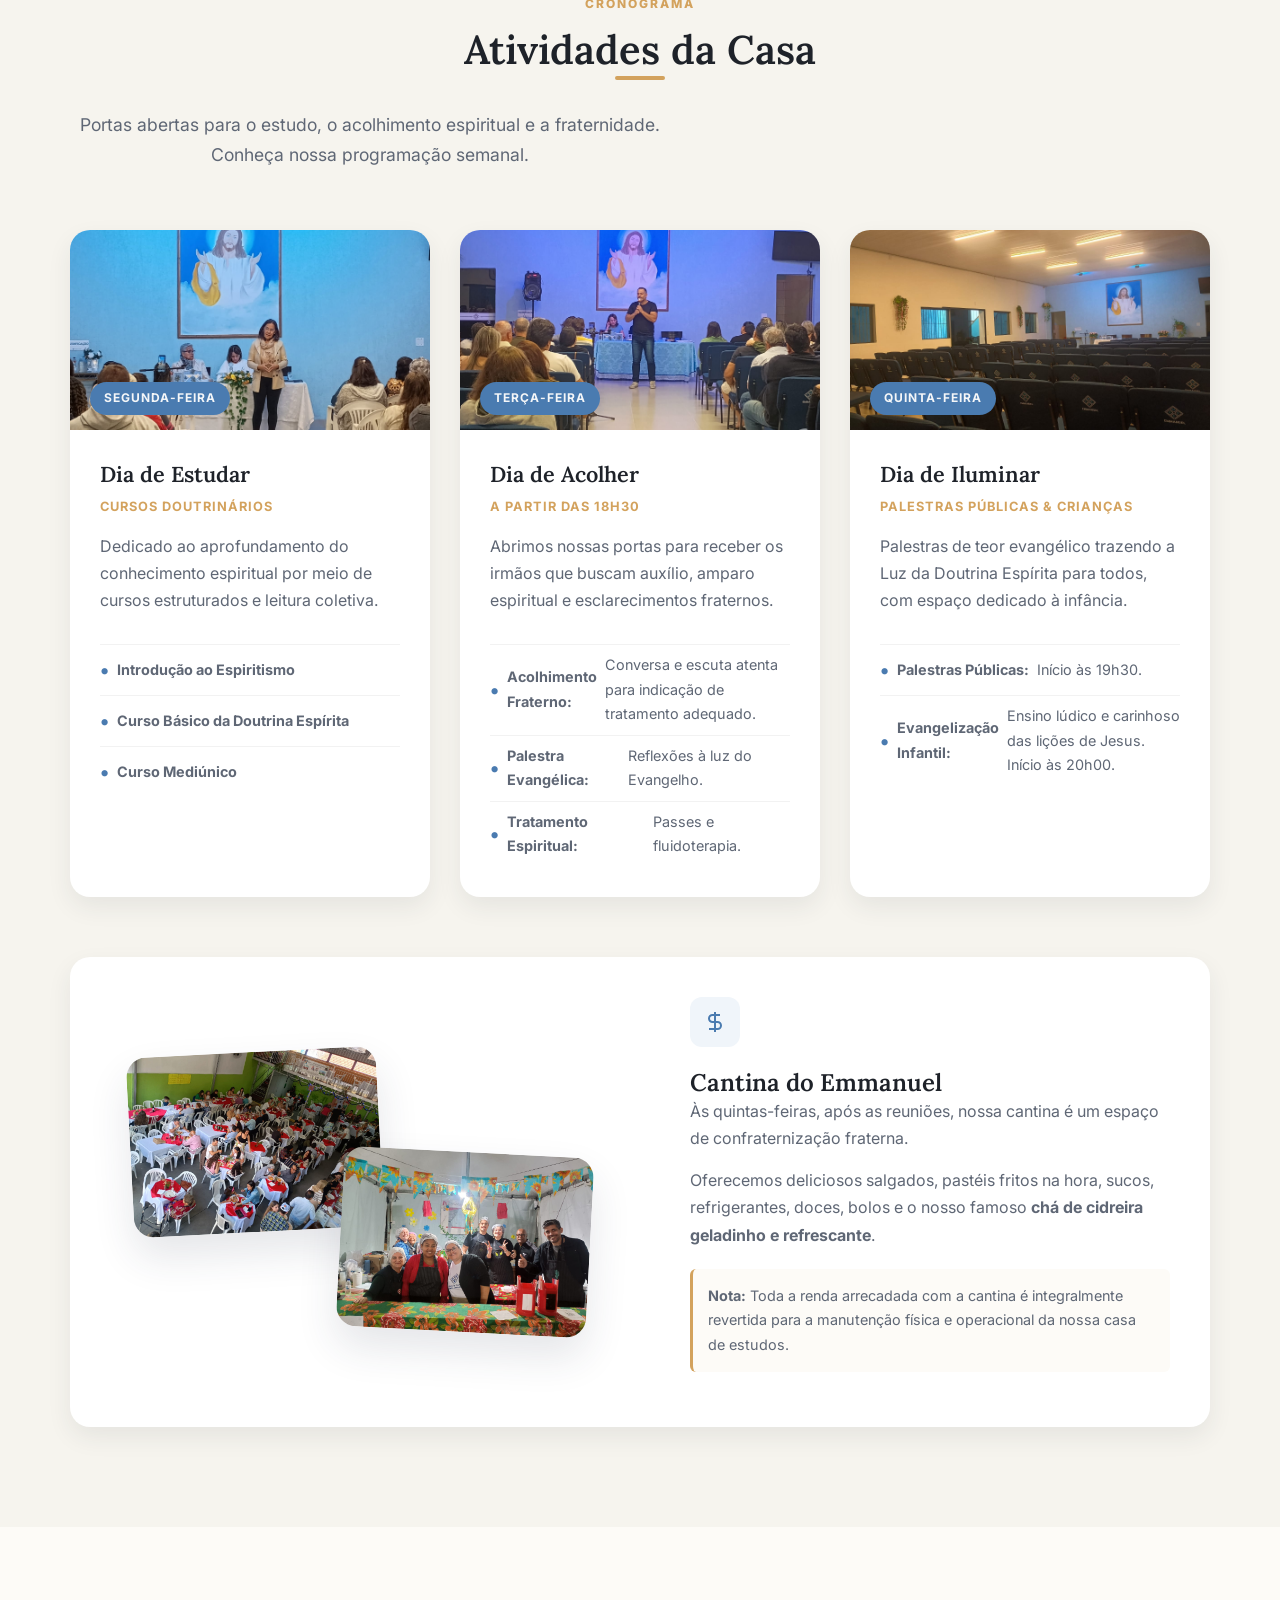
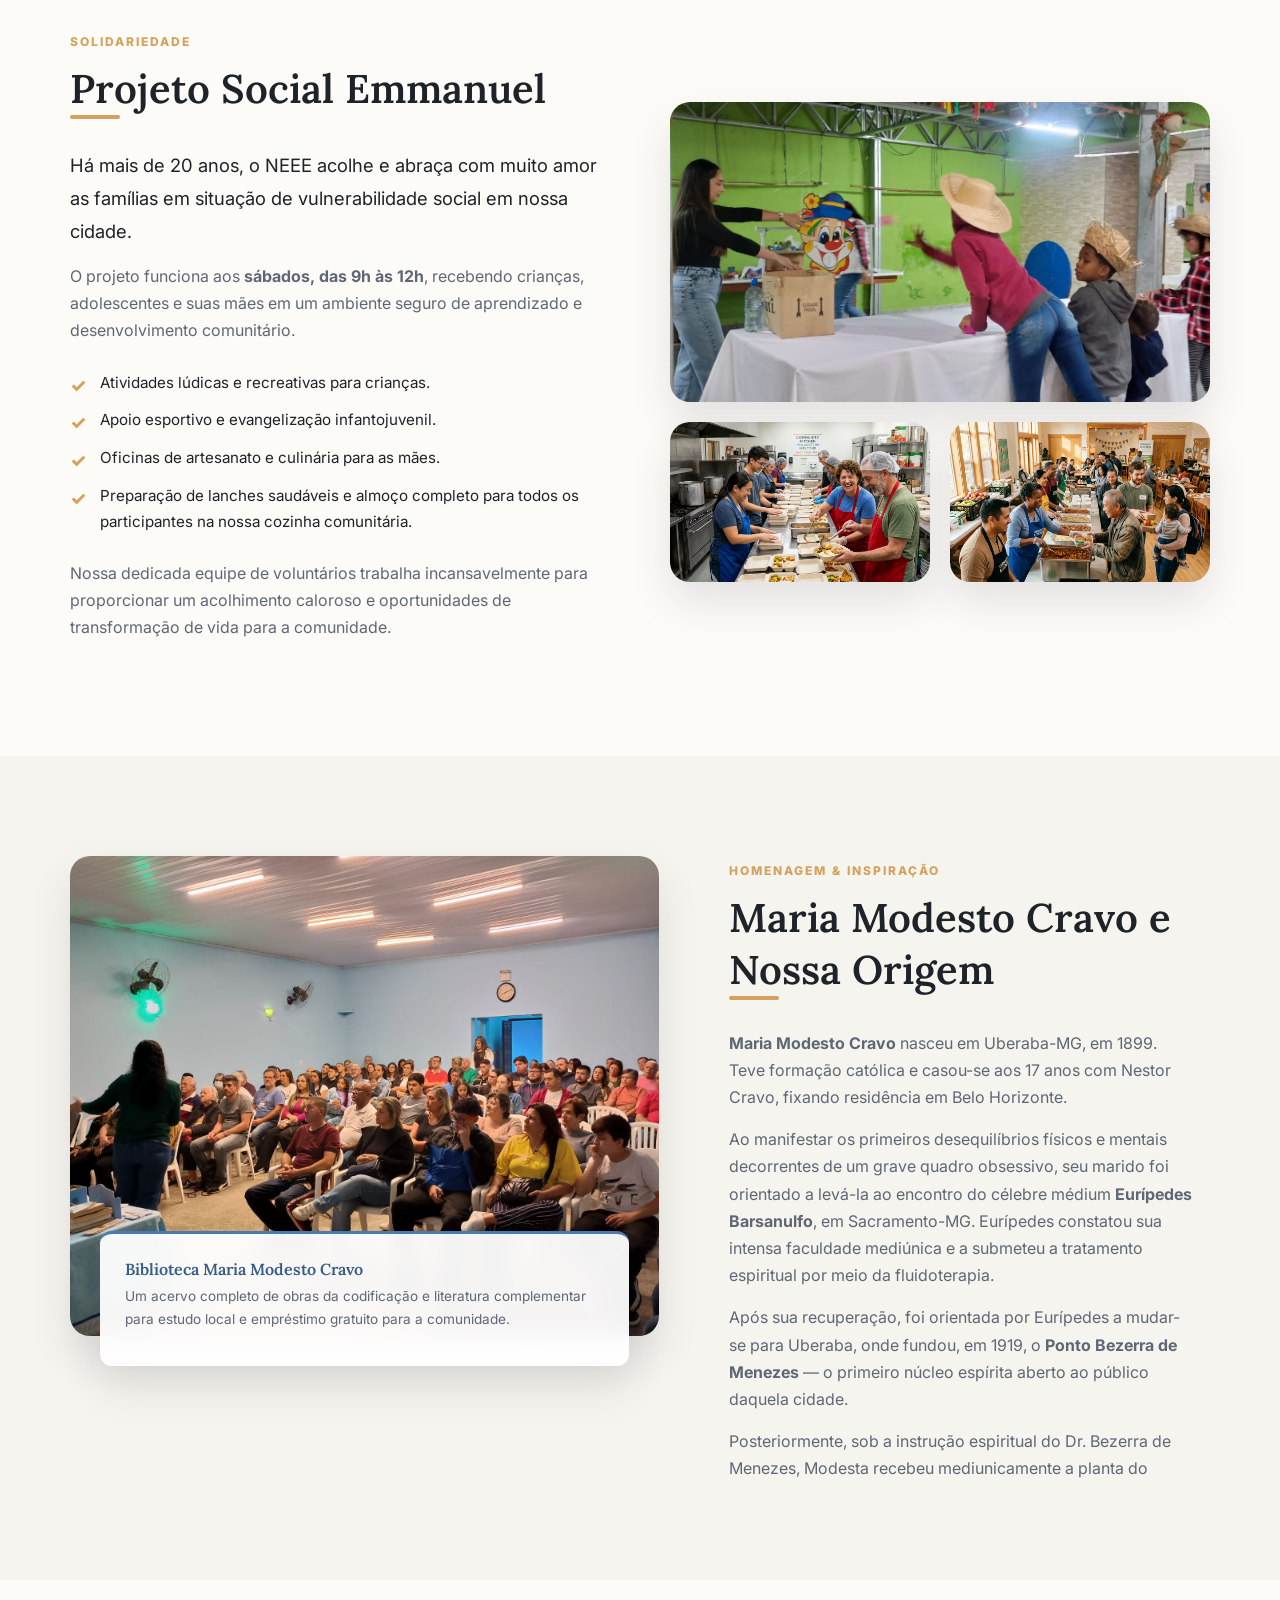
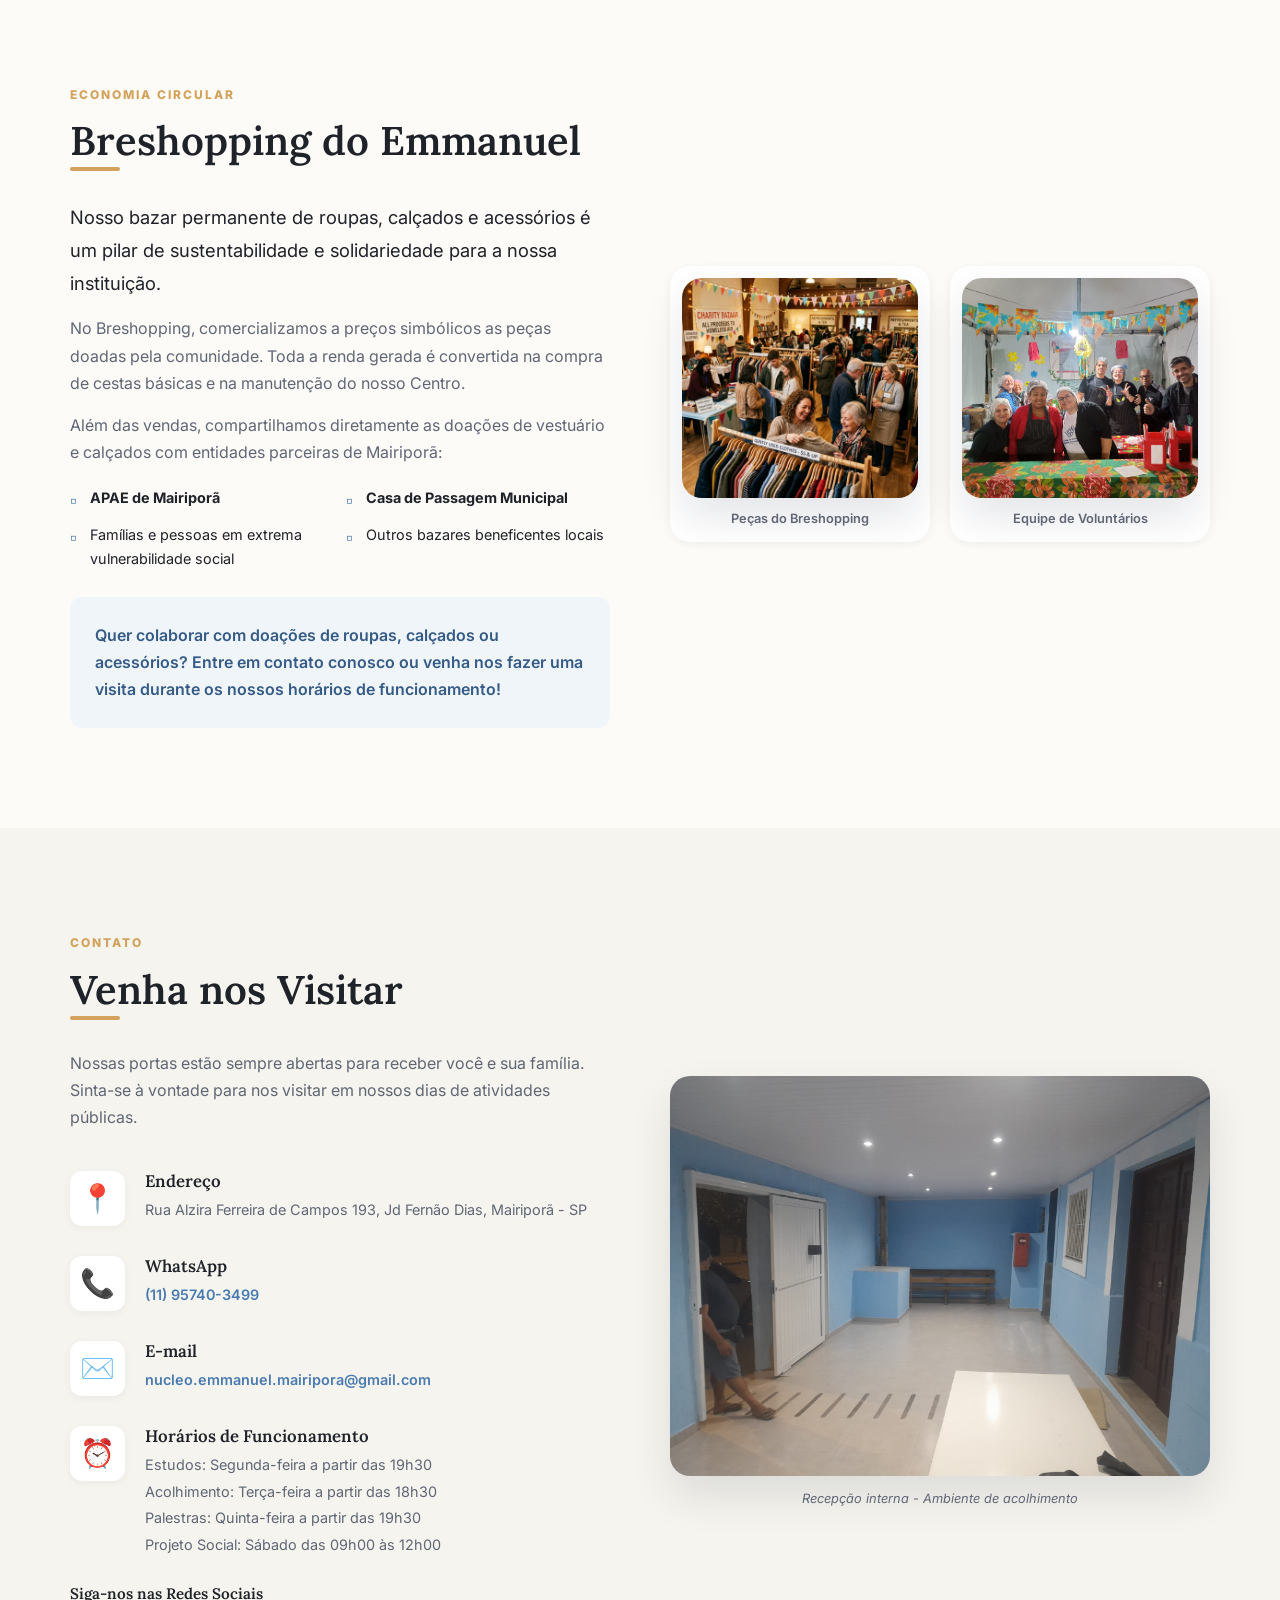
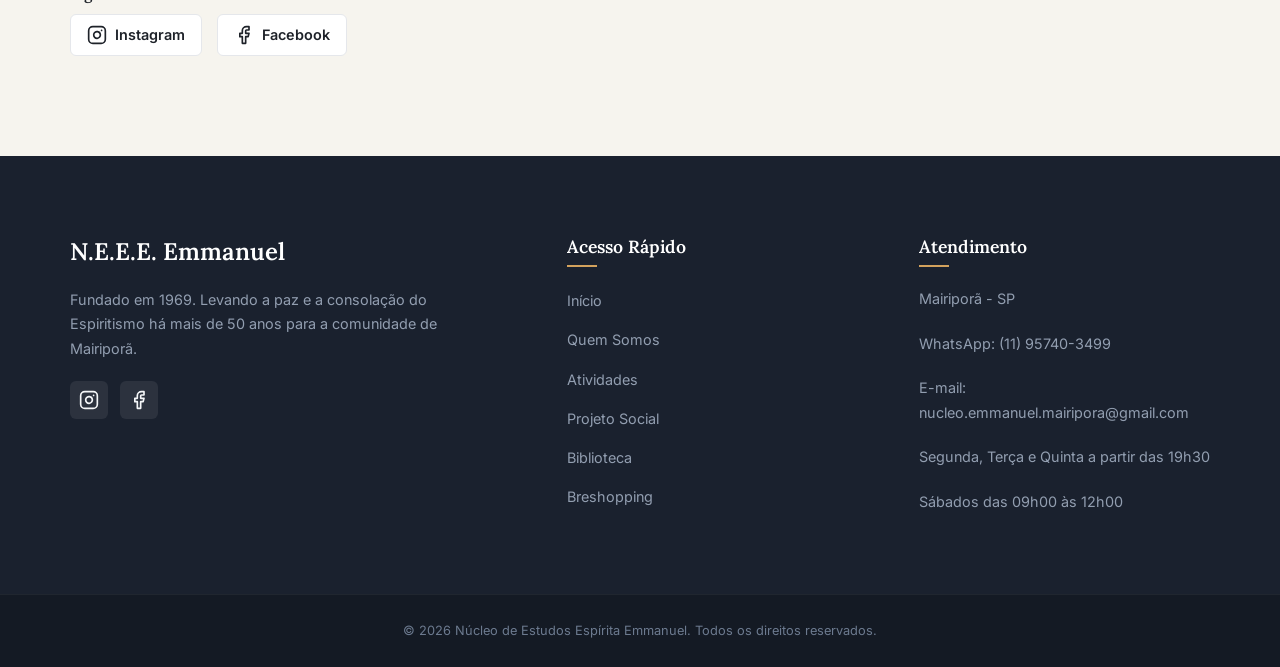
==== commit 06ae51c9: "style: remove header socials and floating whatsapp button to restore original layout" ====
--- a/index.html
+++ b/index.html
@@ -309,7 +309,21 @@
                             <span class="contact-icon">📍</span>
                             <div>
                                 <h5>Endereço</h5>
-                                <p>Mairiporã - SP, Brasil</p>
+                                <p>Rua Alzira Ferreira de Campos 193, Jd Fernão Dias, Mairiporã - SP</p>
+                            </div>
+                        </div>
+                        <div class="contact-item">
+                            <span class="contact-icon">📞</span>
+                            <div>
+                                <h5>WhatsApp</h5>
+                                <p><a href="https://wa.me/5511957403499" target="_blank" style="color: var(--primary-color); font-weight: 600;">(11) 95740-3499</a></p>
+                            </div>
+                        </div>
+                        <div class="contact-item">
+                            <span class="contact-icon">✉️</span>
+                            <div>
+                                <h5>E-mail</h5>
+                                <p><a href="mailto:nucleo.emmanuel.mairipora@gmail.com" style="color: var(--primary-color); font-weight: 600;">nucleo.emmanuel.mairipora@gmail.com</a></p>
                             </div>
                         </div>
                         <div class="contact-item">
@@ -323,6 +337,19 @@
                             </div>
                         </div>
                     </div>
+                    <div class="contact-socials" style="margin-top: 25px;">
+                        <h5 style="font-size: 0.95rem; margin-bottom: 10px;">Siga-nos nas Redes Sociais</h5>
+                        <div class="social-links-grid">
+                            <a href="https://www.instagram.com/nucleoestudosespiritaemmanuel?utm_source=qr&igsh=aWJmdW15eHVhZXN6" target="_blank" class="social-link-item instagram-link">
+                                <svg width="20" height="20" viewBox="0 0 24 24" fill="none" stroke="currentColor" stroke-width="2" stroke-linecap="round" stroke-linejoin="round"><rect x="2" y="2" width="20" height="20" rx="5" ry="5"></rect><path d="M16 11.37A4 4 0 1 1 12.63 8 4 4 0 0 1 16 11.37z"></path><line x1="17.5" y1="6.5" x2="17.51" y2="6.5"></line></svg>
+                                <span>Instagram</span>
+                            </a>
+                            <a href="https://www.facebook.com/share/17thHuc26P/" target="_blank" class="social-link-item facebook-link">
+                                <svg width="20" height="20" viewBox="0 0 24 24" fill="none" stroke="currentColor" stroke-width="2" stroke-linecap="round" stroke-linejoin="round"><path d="M18 2h-3a5 5 0 0 0 -5 5v3H7v4h3v8h4v-8h3l1-4h-4V7a1 1 0 0 1 1-1h3z"></path></svg>
+                                <span>Facebook</span>
+                            </a>
+                        </div>
+                    </div>
                 </div>
                 <div class="contact-image-wrapper">
                     <img src="images/recepcao.jpg" alt="Recepção interna do Centro Espírita Emmanuel" class="rounded-shadow img-responsive">
@@ -339,6 +366,14 @@
             <div class="footer-brand">
                 <h3>N.E.E.E. Emmanuel</h3>
                 <p>Fundado em 1969. Levando a paz e a consolação do Espiritismo há mais de 50 anos para a comunidade de Mairiporã.</p>
+                <div class="footer-socials">
+                    <a href="https://www.instagram.com/nucleoestudosespiritaemmanuel?utm_source=qr&igsh=aWJmdW15eHVhZXN6" target="_blank" class="social-btn instagram" aria-label="Instagram">
+                        <svg width="20" height="20" viewBox="0 0 24 24" fill="none" stroke="currentColor" stroke-width="2" stroke-linecap="round" stroke-linejoin="round"><rect x="2" y="2" width="20" height="20" rx="5" ry="5"></rect><path d="M16 11.37A4 4 0 1 1 12.63 8 4 4 0 0 1 16 11.37z"></path><line x1="17.5" y1="6.5" x2="17.51" y2="6.5"></line></svg>
+                    </a>
+                    <a href="https://www.facebook.com/share/17thHuc26P/" target="_blank" class="social-btn facebook" aria-label="Facebook">
+                        <svg width="20" height="20" viewBox="0 0 24 24" fill="none" stroke="currentColor" stroke-width="2" stroke-linecap="round" stroke-linejoin="round"><path d="M18 2h-3a5 5 0 0 0 -5 5v3H7v4h3v8h4v-8h3l1-4h-4V7a1 1 0 0 1 1-1h3z"></path></svg>
+                    </a>
+                </div>
             </div>
             <div class="footer-links">
                 <h4>Acesso Rápido</h4>
@@ -354,6 +389,8 @@
             <div class="footer-contact">
                 <h4>Atendimento</h4>
                 <p>Mairiporã - SP</p>
+                <p>WhatsApp: <a href="https://wa.me/5511957403499" target="_blank" style="color: inherit;">(11) 95740-3499</a></p>
+                <p>E-mail: <a href="mailto:nucleo.emmanuel.mairipora@gmail.com" style="color: inherit;">nucleo.emmanuel.mairipora@gmail.com</a></p>
                 <p>Segunda, Terça e Quinta a partir das 19h30</p>
                 <p>Sábados das 09h00 às 12h00</p>
             </div>
--- a/style.css
+++ b/style.css
@@ -1056,3 +1056,53 @@
         padding: 60px 0;
     }
 }
+
+.footer-socials {
+    display: flex;
+    gap: 12px;
+    margin-top: 15px;
+}
+
+.social-btn {
+    display: flex;
+    align-items: center;
+    justify-content: center;
+    width: 38px;
+    height: 38px;
+    border-radius: var(--radius-sm);
+    background-color: rgba(255, 255, 255, 0.08);
+    color: var(--text-light);
+    transition: var(--transition);
+}
+
+.social-btn:hover {
+    background-color: var(--secondary-color);
+    color: var(--text-dark) !important;
+    transform: translateY(-2px);
+}
+
+.social-links-grid {
+    display: flex;
+    gap: 15px;
+    margin-top: 10px;
+}
+
+.social-link-item {
+    display: flex;
+    align-items: center;
+    gap: 8px;
+    padding: 8px 16px;
+    border-radius: var(--radius-sm);
+    background-color: var(--bg-white);
+    border: 1px solid #E5E7EB;
+    color: var(--text-dark);
+    font-size: 0.9rem;
+    font-weight: 600;
+    transition: var(--transition);
+}
+
+.social-link-item:hover {
+    border-color: var(--primary-color);
+    color: var(--primary-color) !important;
+    transform: translateY(-2px);
+}
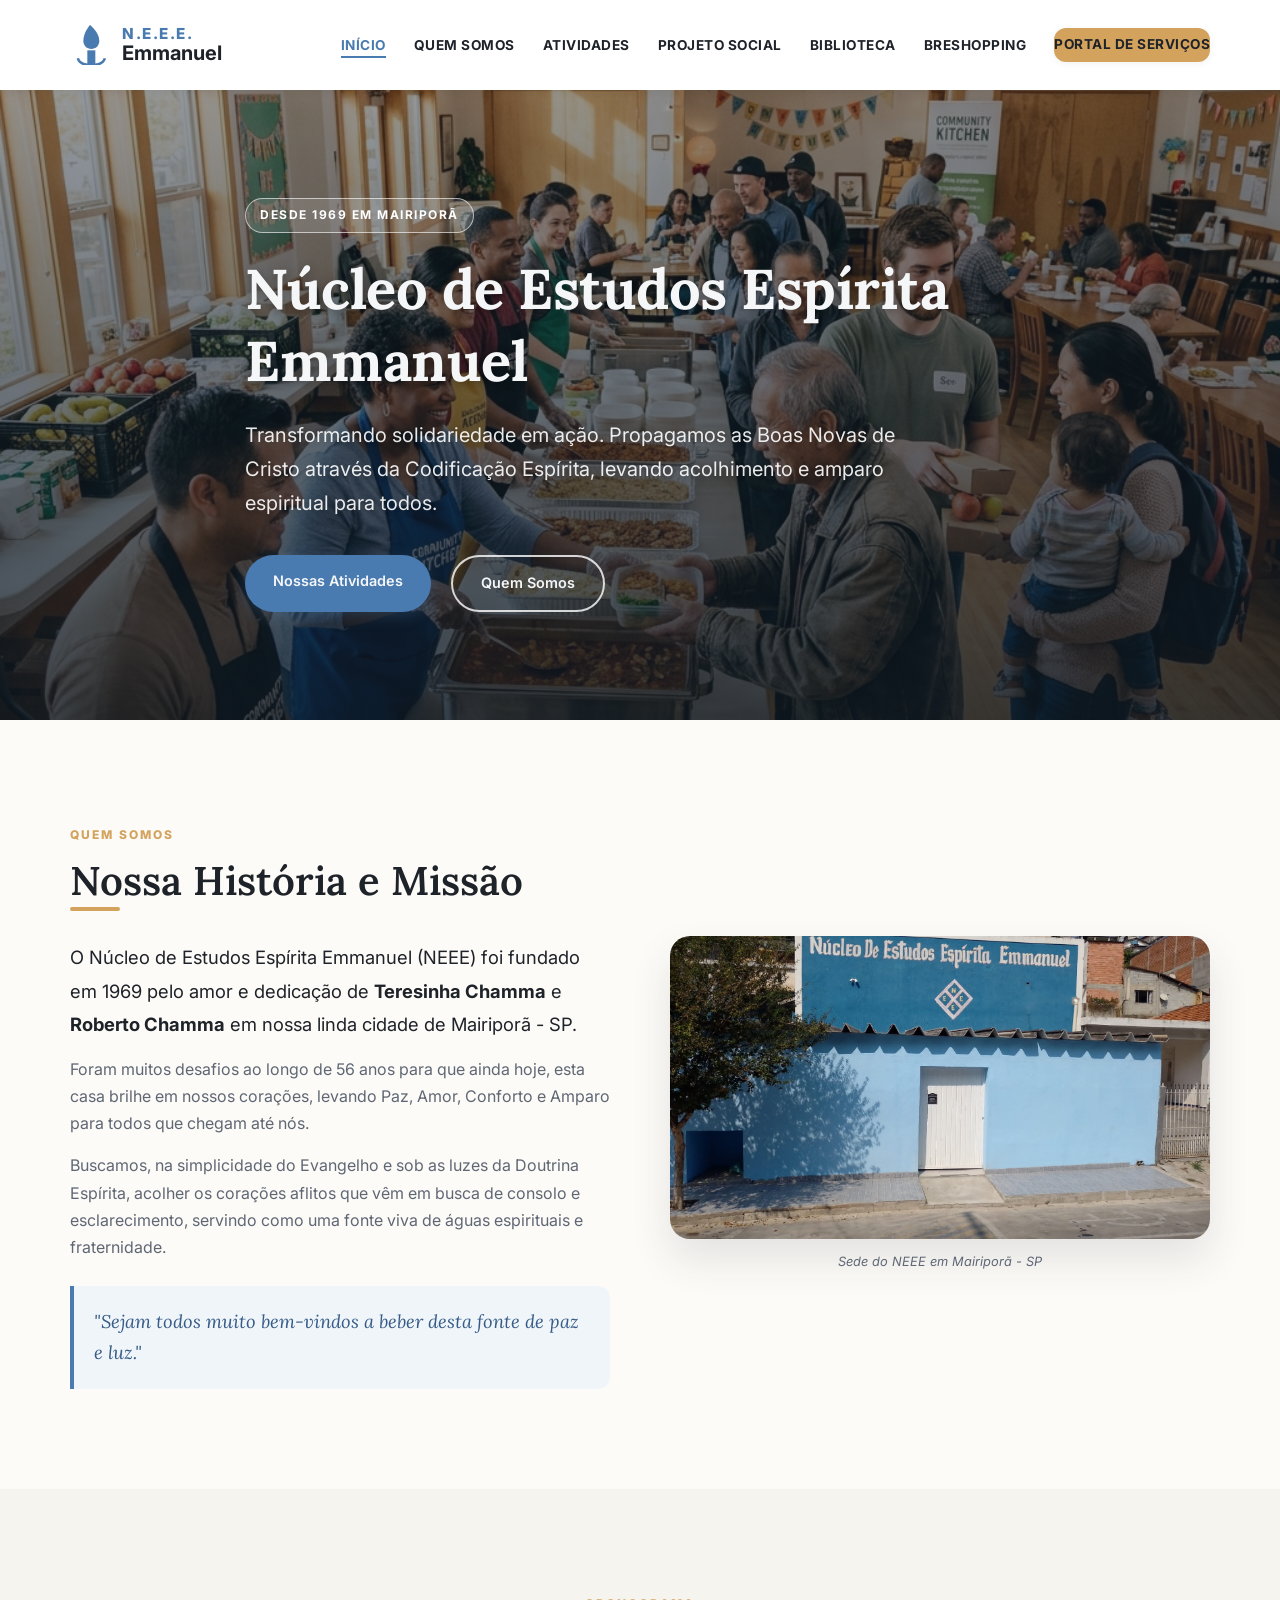
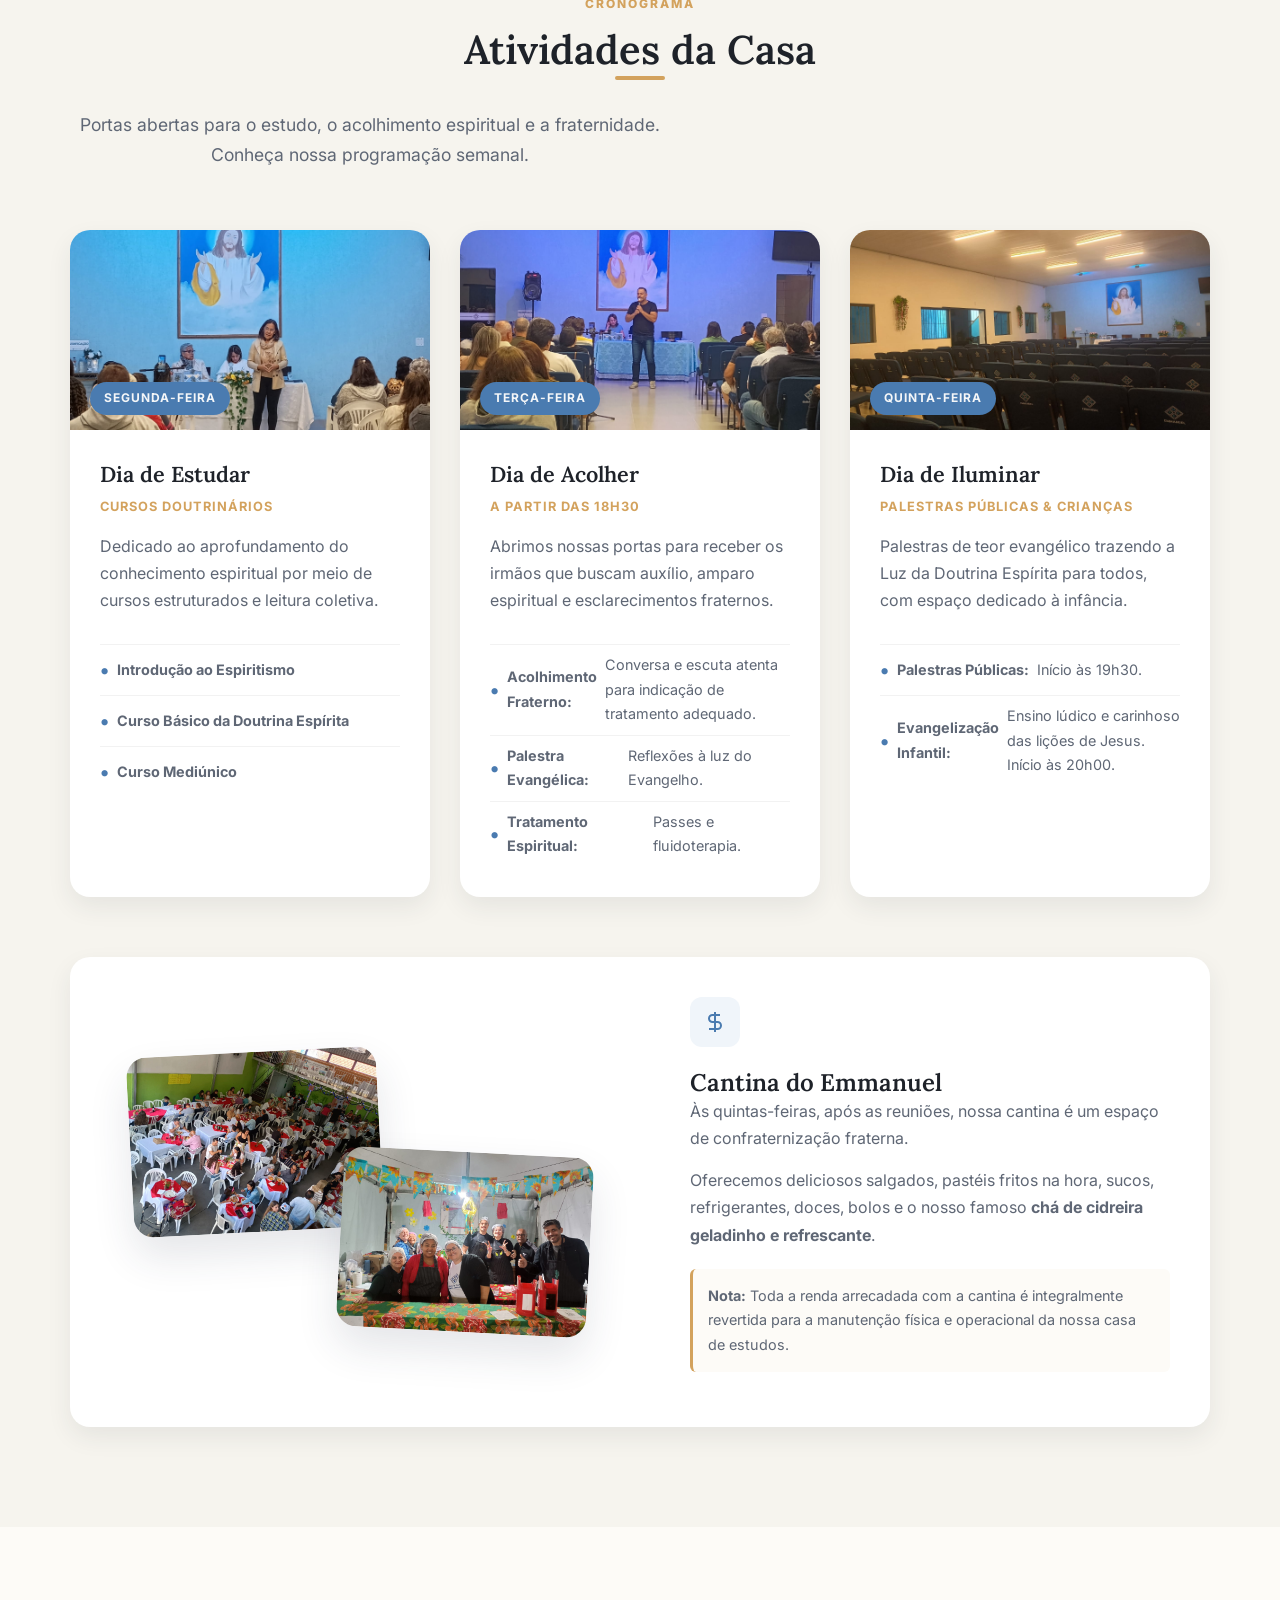
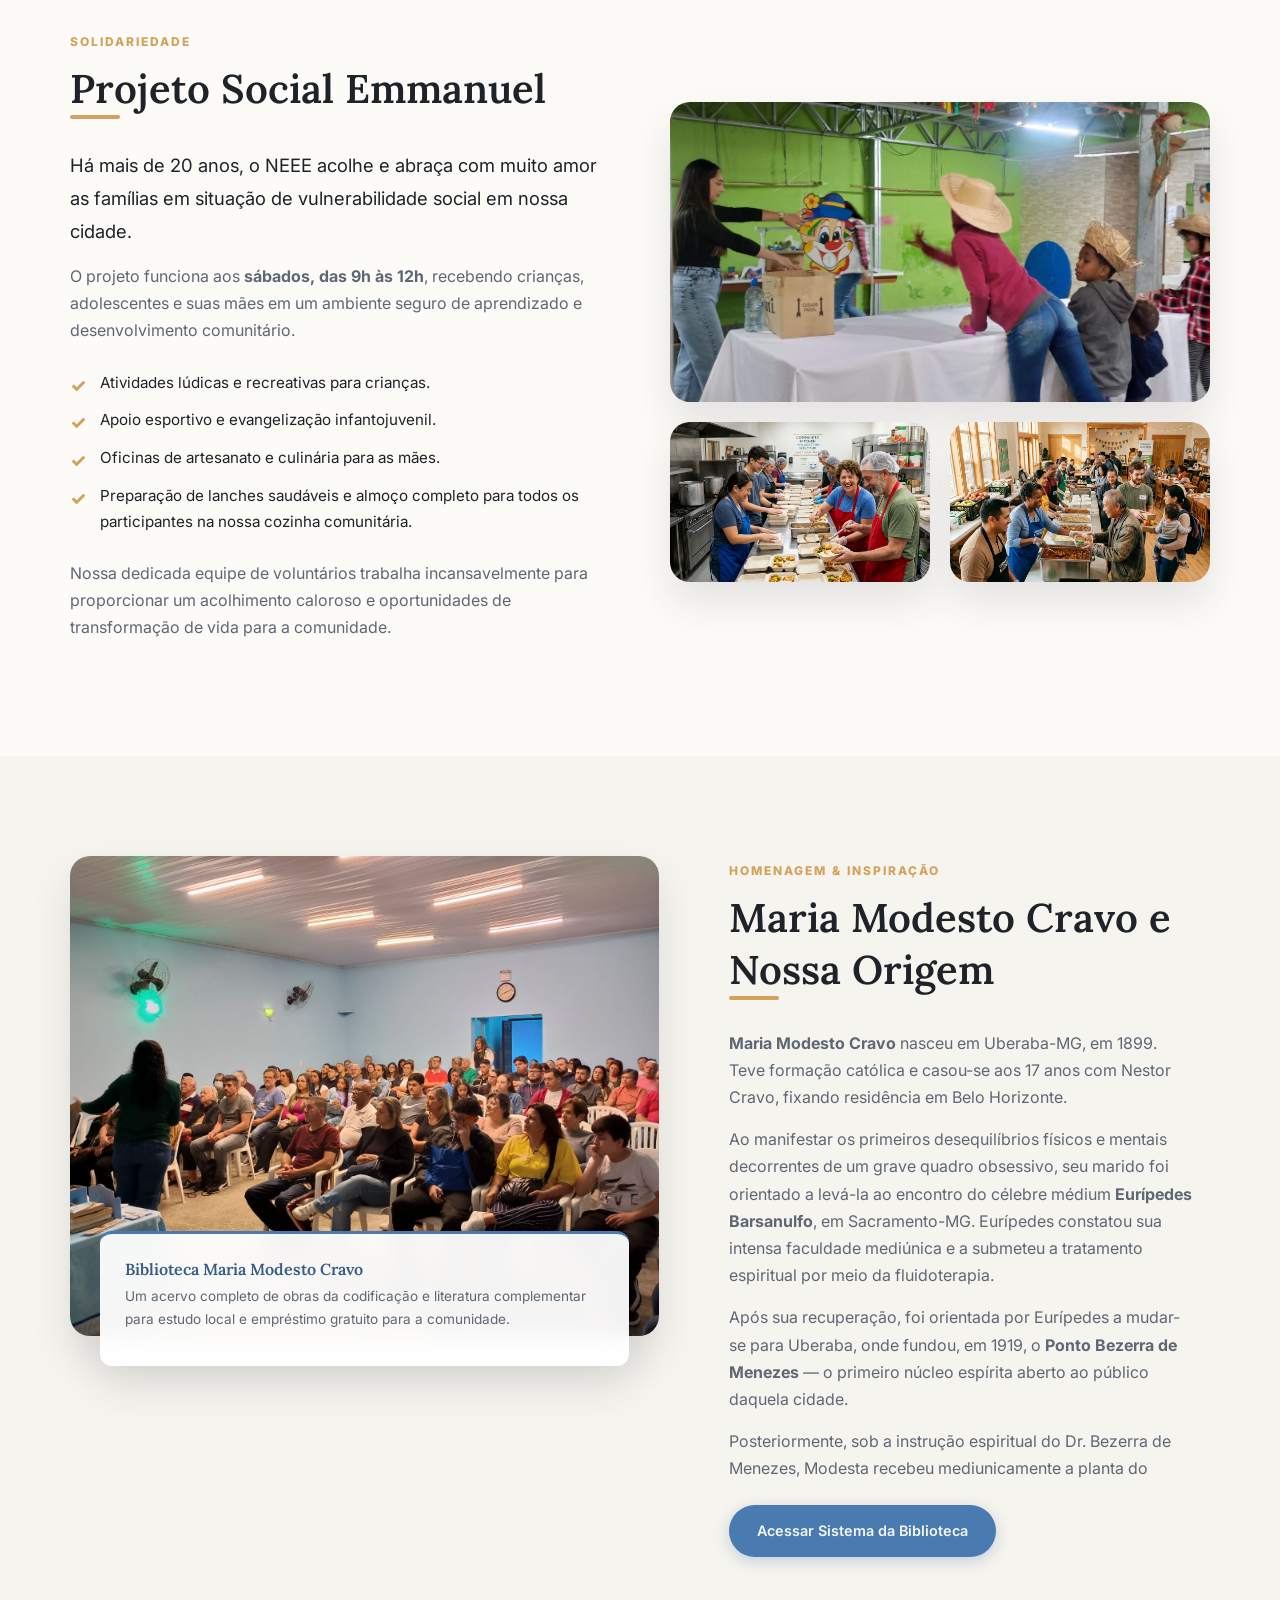
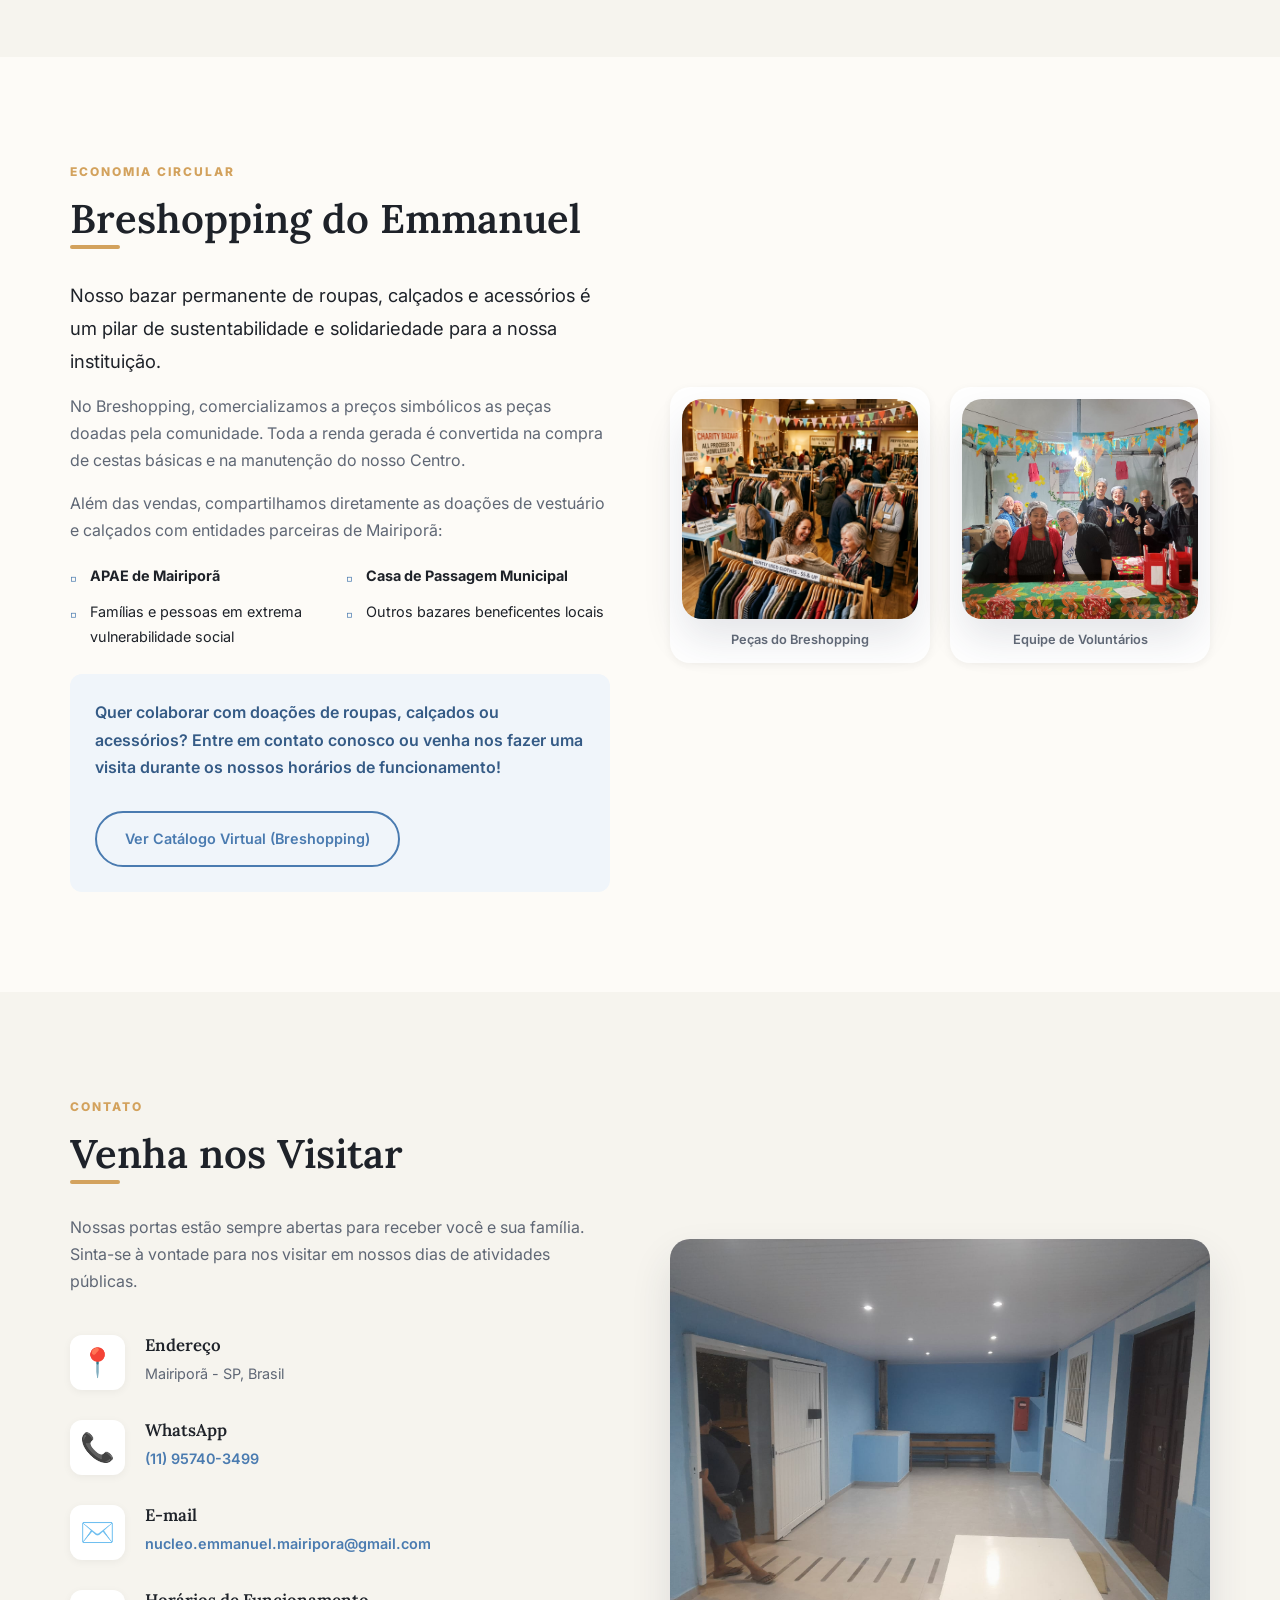
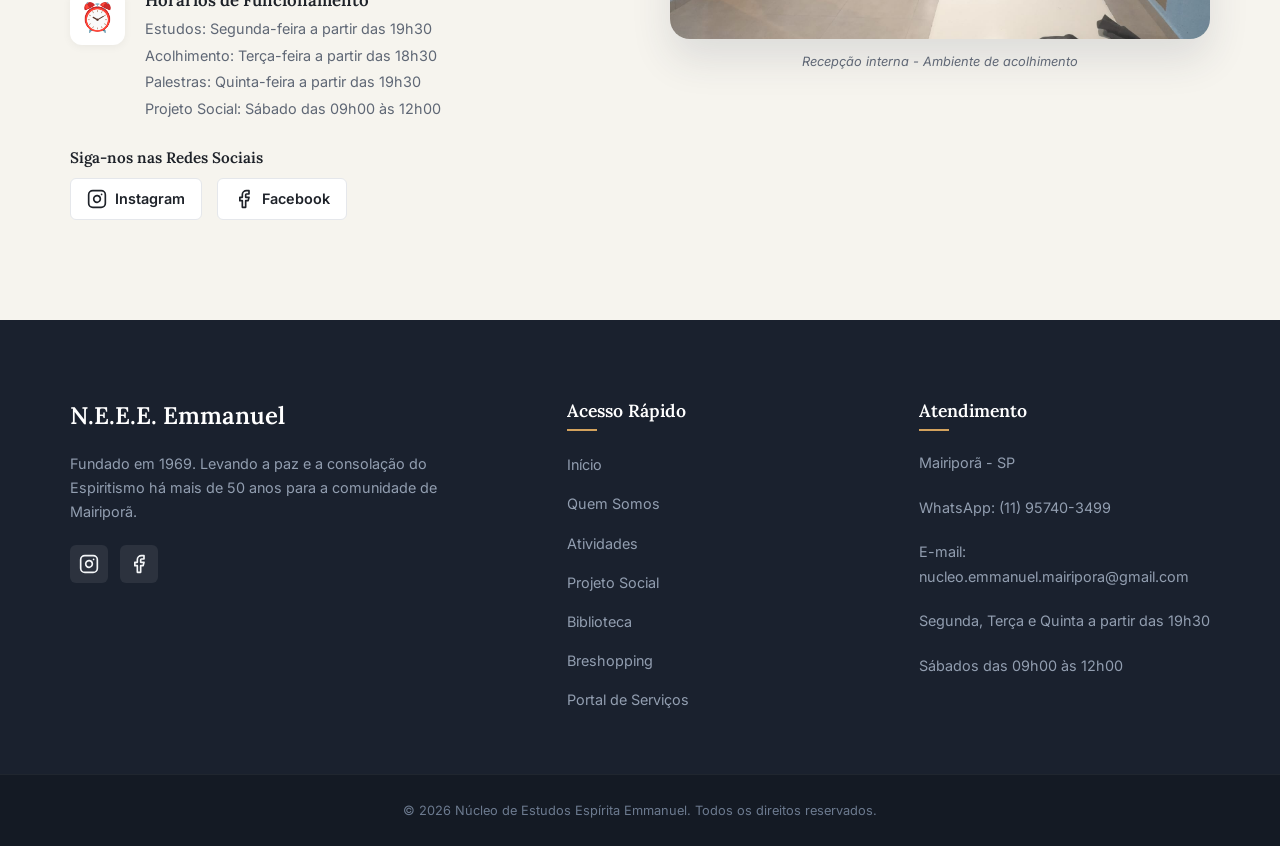
==== commit f5409600: "feat: organiza imagens em pasta e integra portal de serviços" ====
--- a/index.html
+++ b/index.html
@@ -13,6 +13,7 @@
     
     
     <link rel="stylesheet" href="style.css">
+    <link rel="shortcut icon" href="images/logo.jpeg" type="image/x-icon">
 </head>
 <body>
     
@@ -45,6 +46,7 @@
                     <li><a href="#projeto-social" class="nav-link">Projeto Social</a></li>
                     <li><a href="#biblioteca" class="nav-link">Biblioteca</a></li>
                     <li><a href="#breshopping" class="nav-link">Breshopping</a></li>
+                    <li><a href="portal.html" class="btn btn-portal-nav" id="link-portal">PORTAL DE SERVIÇOS</a></li>
                 </ul>
             </nav>
         </div>
@@ -250,6 +252,9 @@
                                 <p>Inspirados por essa missão, Dona Terezinha e Roberto Chamma prepararam-se e fundaram a nossa casa, que hoje, com mais de meio século de atividade, presta esta singela homenagem à memória de Maria Modesto Cravo e Dr. Inácio Ferreira.</p>
                             </div>
                         </div>
+                        <div style="margin-top: 25px;">
+                            <a href="portal.html" class="btn btn-primary" id="cta-biblioteca-portal">Acessar Sistema da Biblioteca</a>
+                        </div>
                     </div>
                 </div>
             </div>
@@ -279,6 +284,7 @@
                     </ul>
                     <div class="cta-box mt-3">
                         <p>Quer colaborar com doações de roupas, calçados ou acessórios? Entre em contato conosco ou venha nos fazer uma visita durante os nossos horários de funcionamento!</p>
+                        <a href="portal.html" class="btn btn-outline-dark mt-2" id="cta-breshopping-portal" style="display: inline-block;">Ver Catálogo Virtual (Breshopping)</a>
                     </div>
                 </div>
                 
@@ -309,7 +315,7 @@
                             <span class="contact-icon">📍</span>
                             <div>
                                 <h5>Endereço</h5>
-                                <p>Rua Alzira Ferreira de Campos 193, Jd Fernão Dias, Mairiporã - SP</p>
+                                <p>Mairiporã - SP, Brasil</p>
                             </div>
                         </div>
                         <div class="contact-item">
@@ -384,6 +390,7 @@
                     <li><a href="#projeto-social">Projeto Social</a></li>
                     <li><a href="#biblioteca">Biblioteca</a></li>
                     <li><a href="#breshopping">Breshopping</a></li>
+                    <li><a href="portal.html" id="footer-link-portal">Portal de Serviços</a></li>
                 </ul>
             </div>
             <div class="footer-contact">
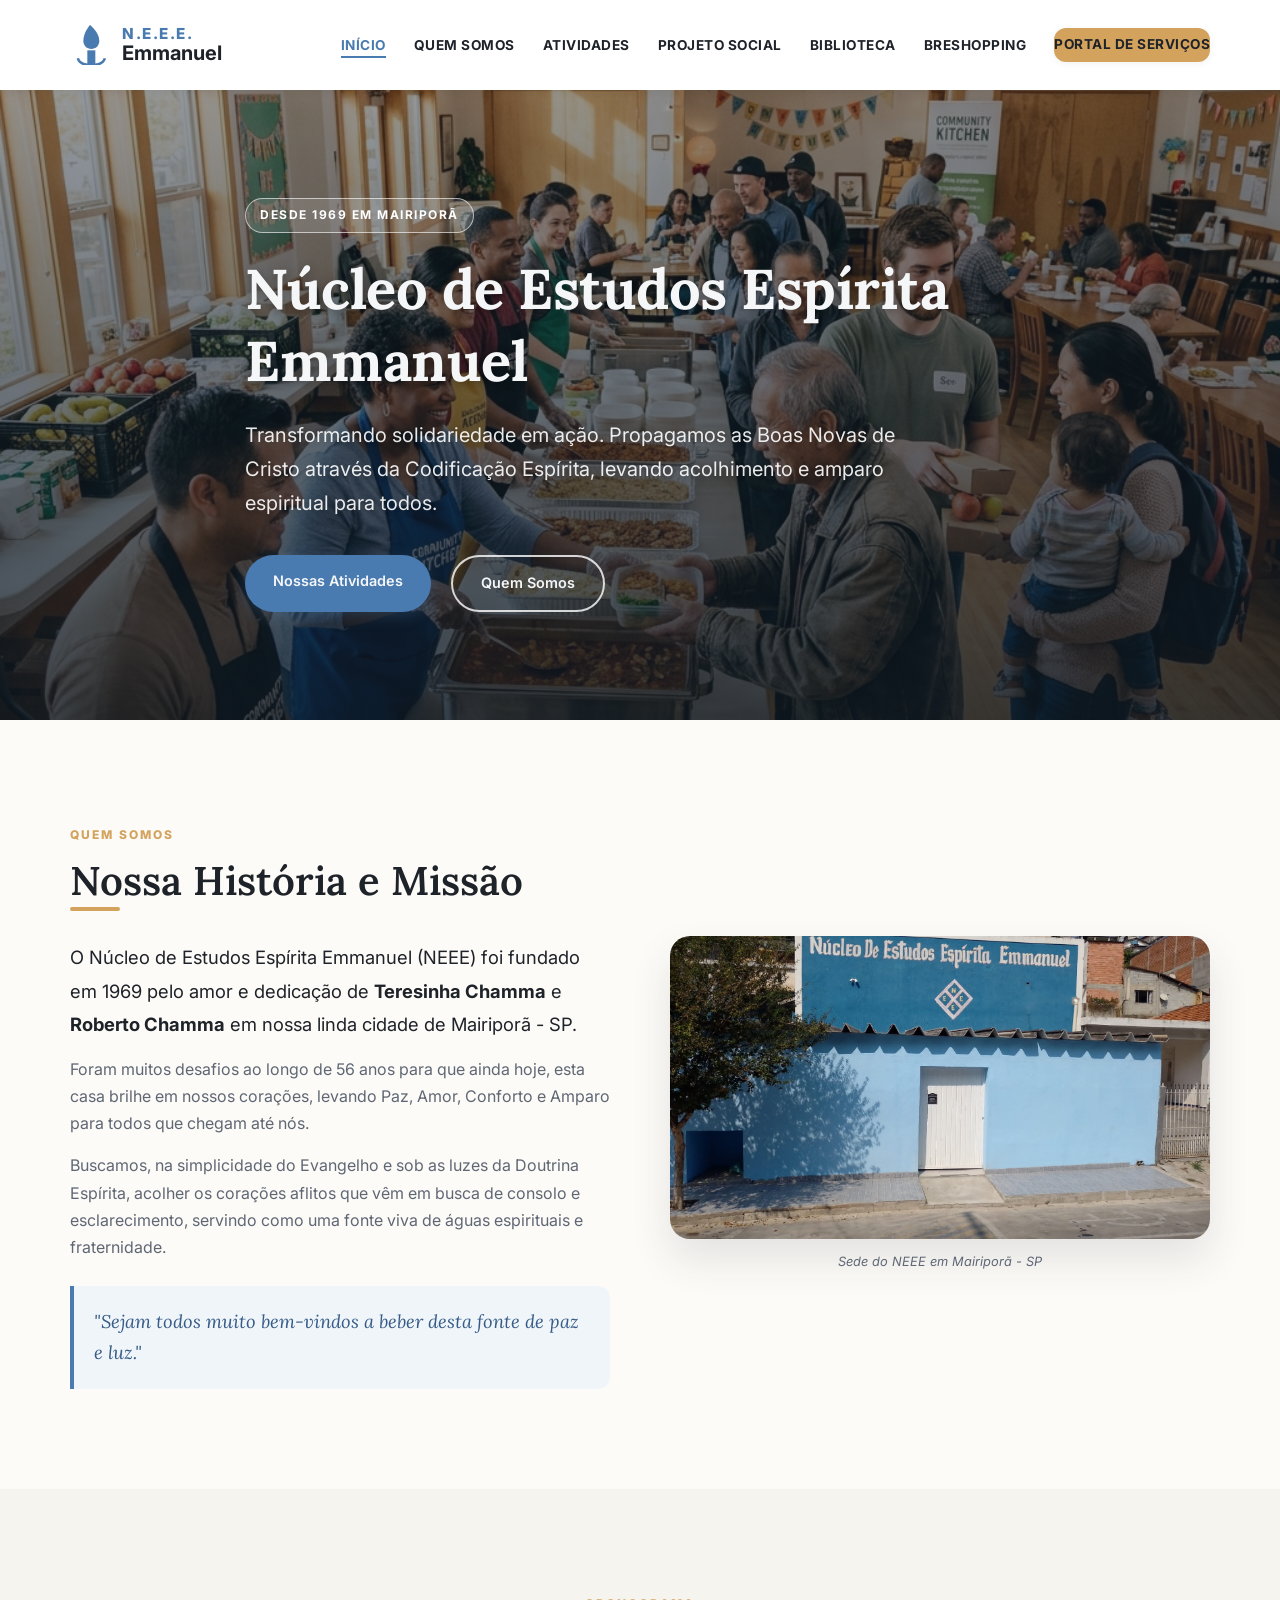
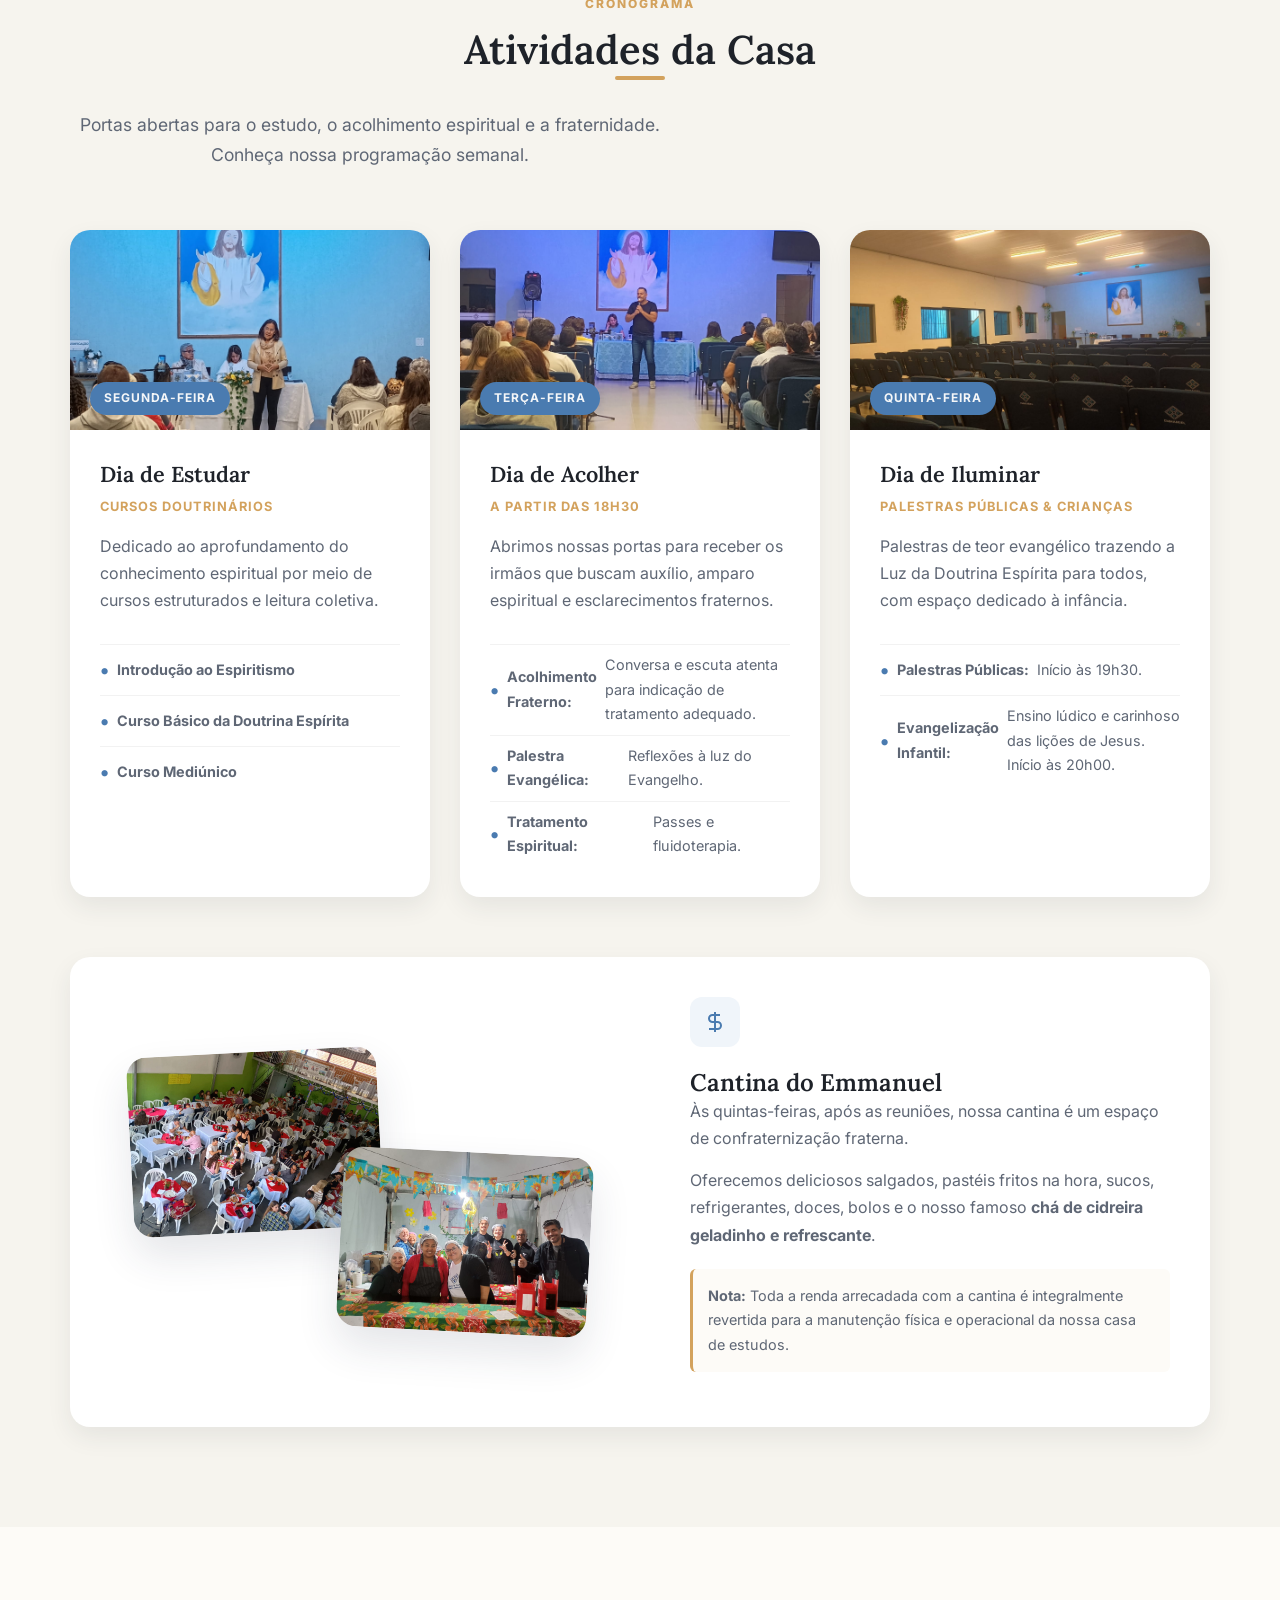
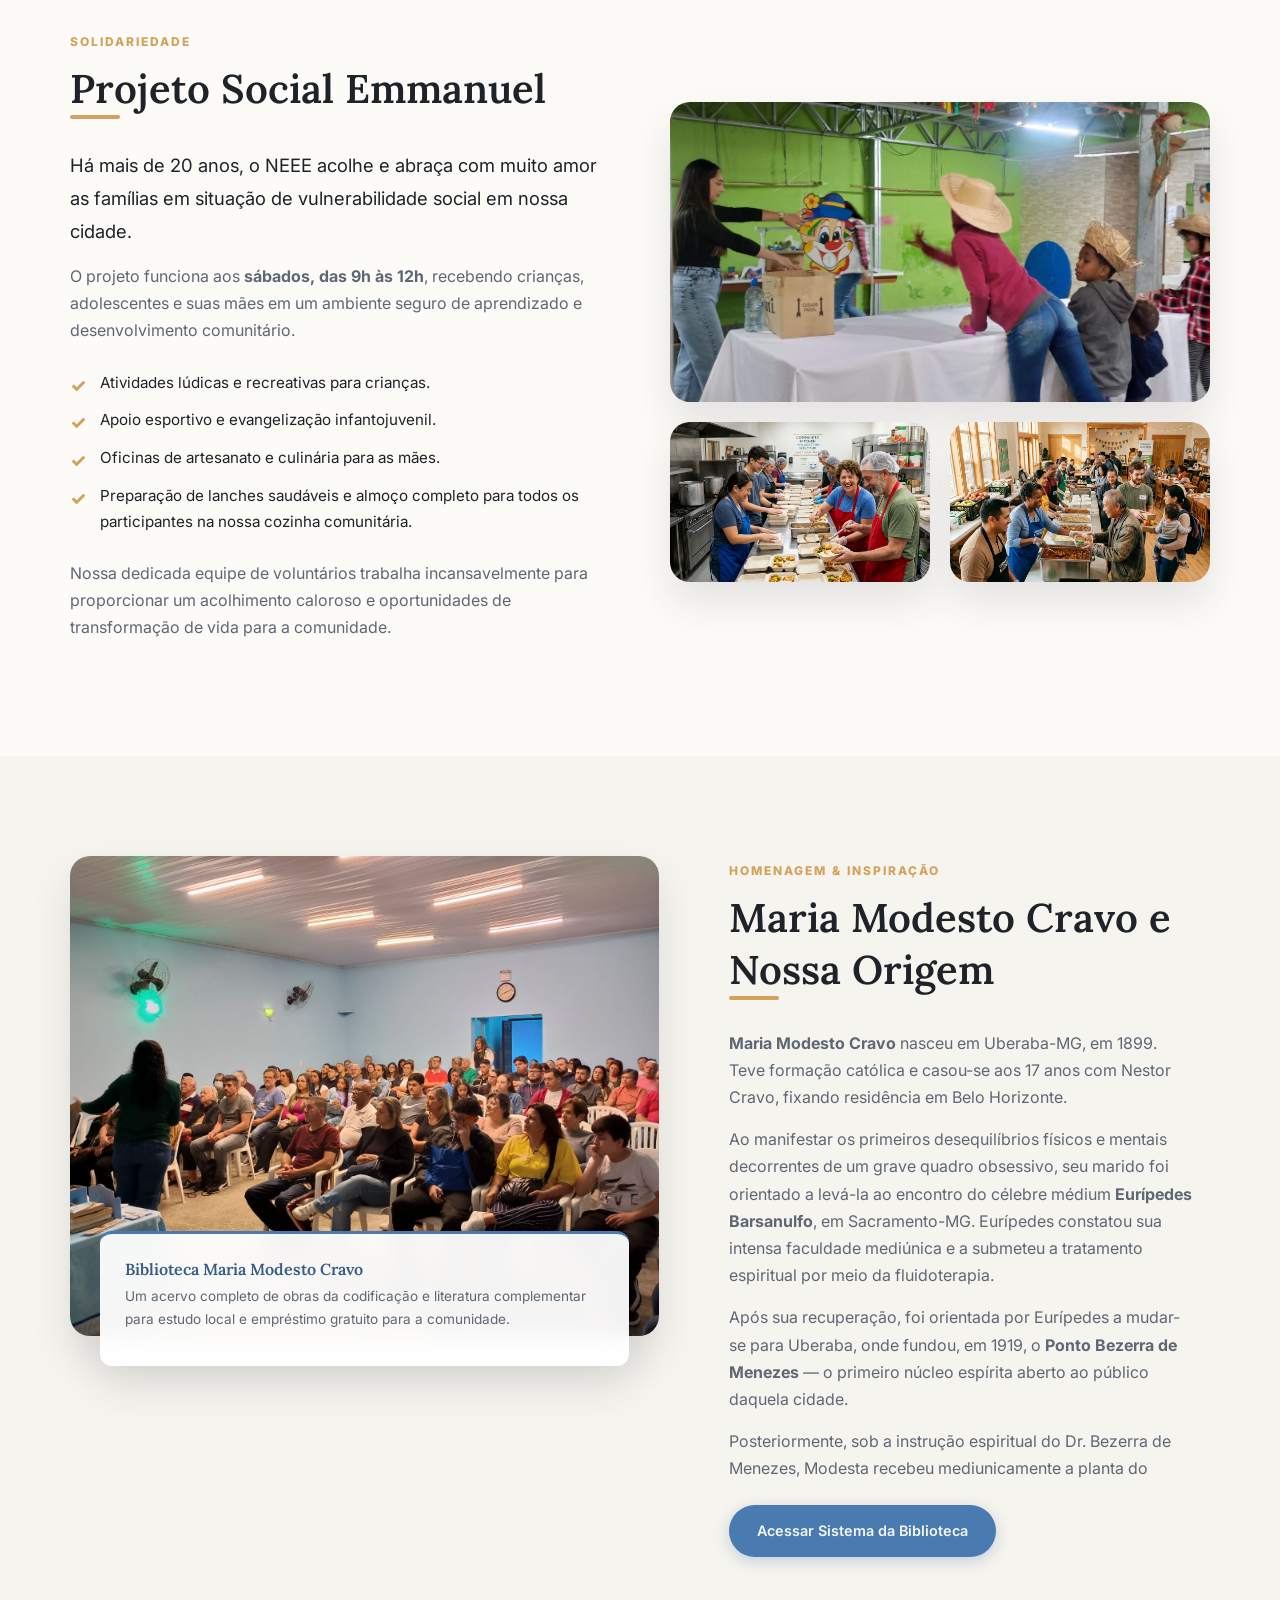
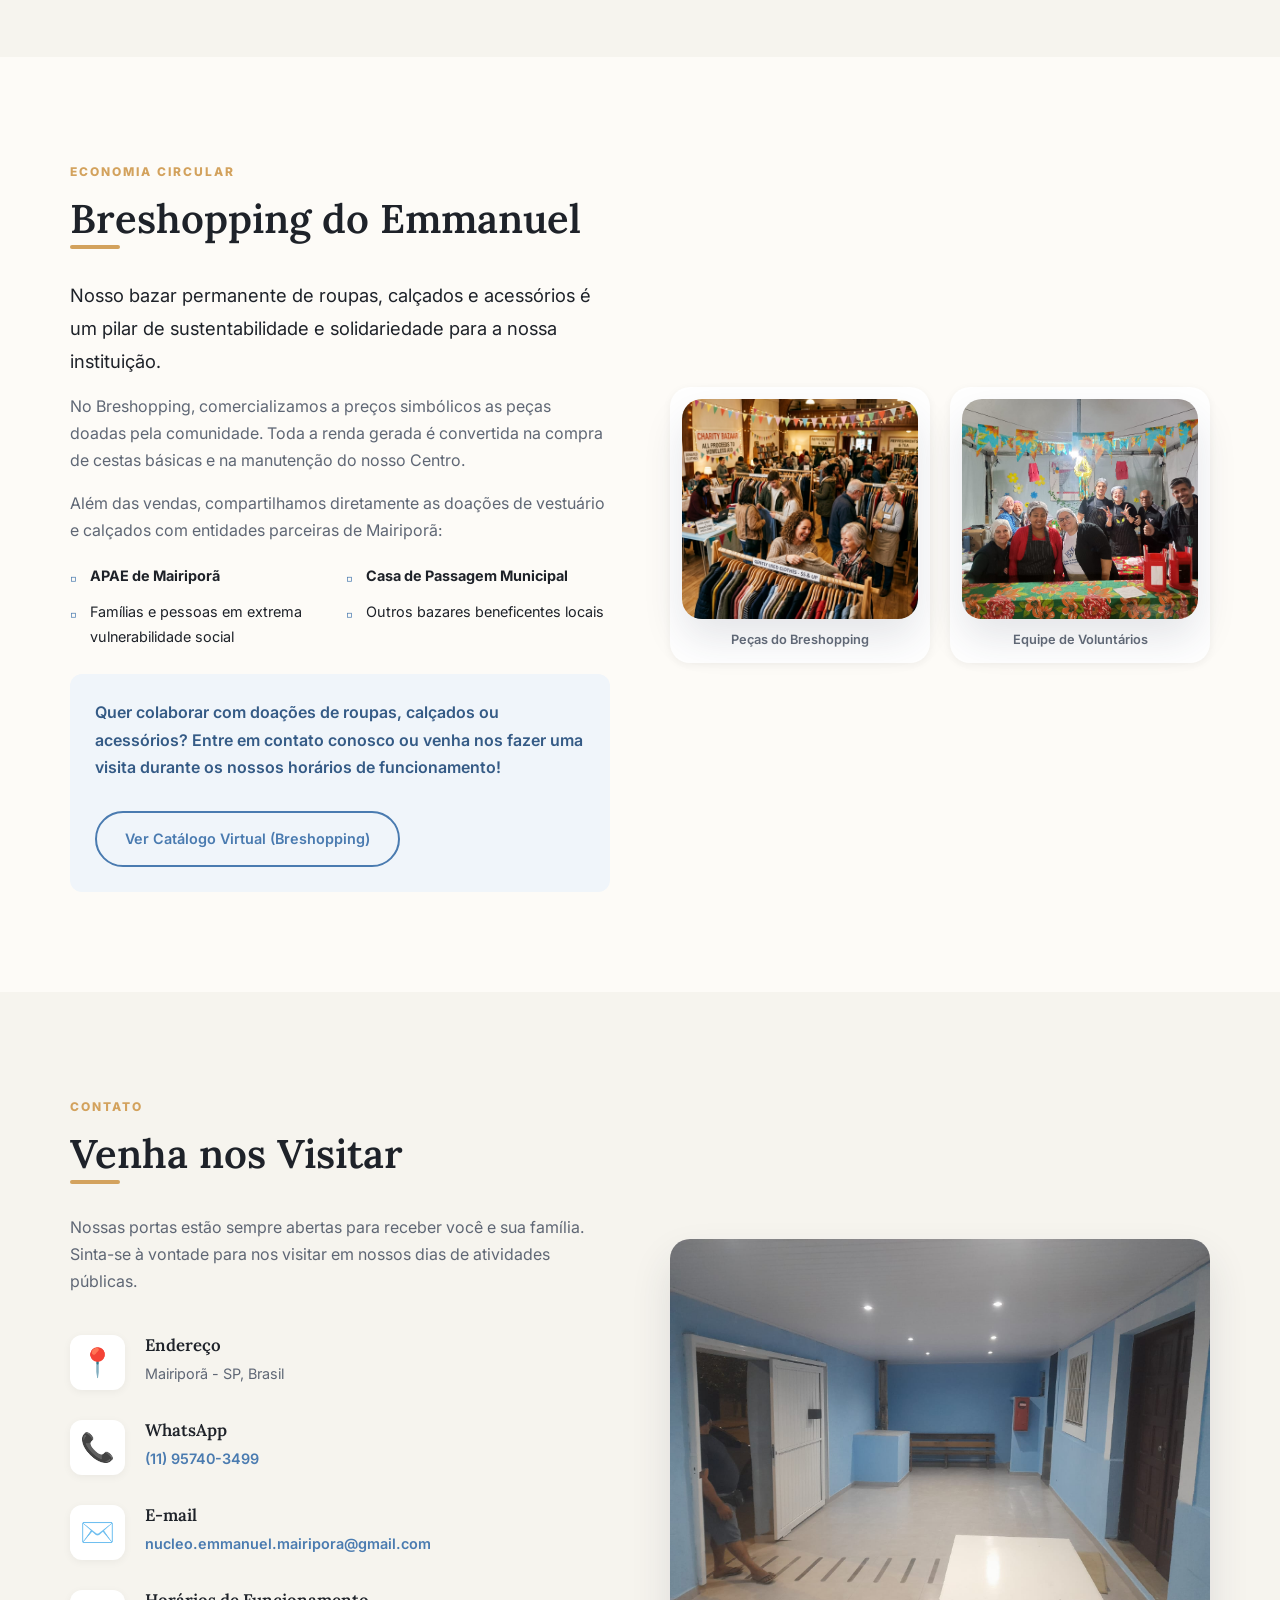
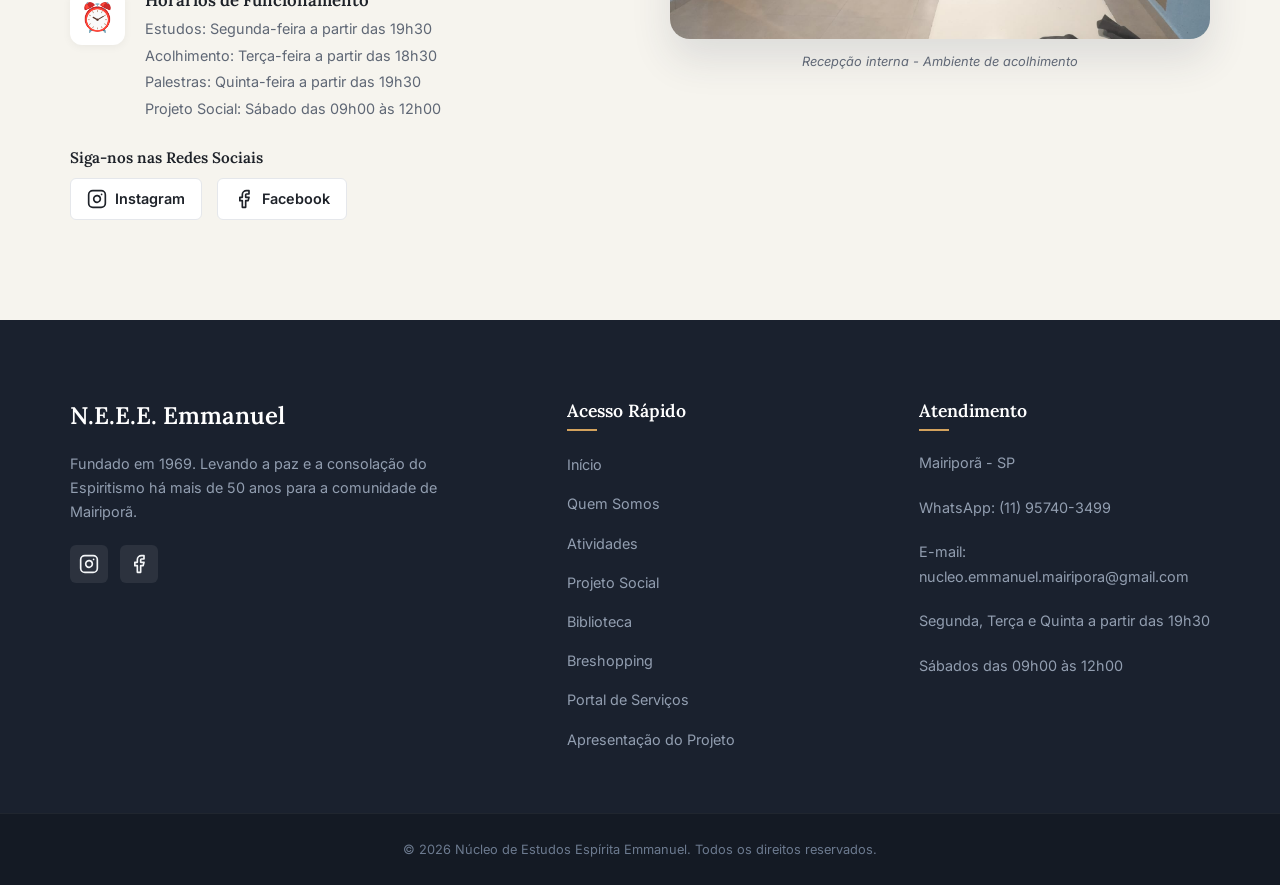
==== commit 30012cdb: "feat: adiciona slides interativos e roteiro da apresentacao do projeto" ====
--- a/index.html
+++ b/index.html
@@ -391,6 +391,7 @@
                     <li><a href="#biblioteca">Biblioteca</a></li>
                     <li><a href="#breshopping">Breshopping</a></li>
                     <li><a href="portal.html" id="footer-link-portal">Portal de Serviços</a></li>
+                    <li><a href="apresentacao/slides.html" id="footer-link-slides">Apresentação do Projeto</a></li>
                 </ul>
             </div>
             <div class="footer-contact">
